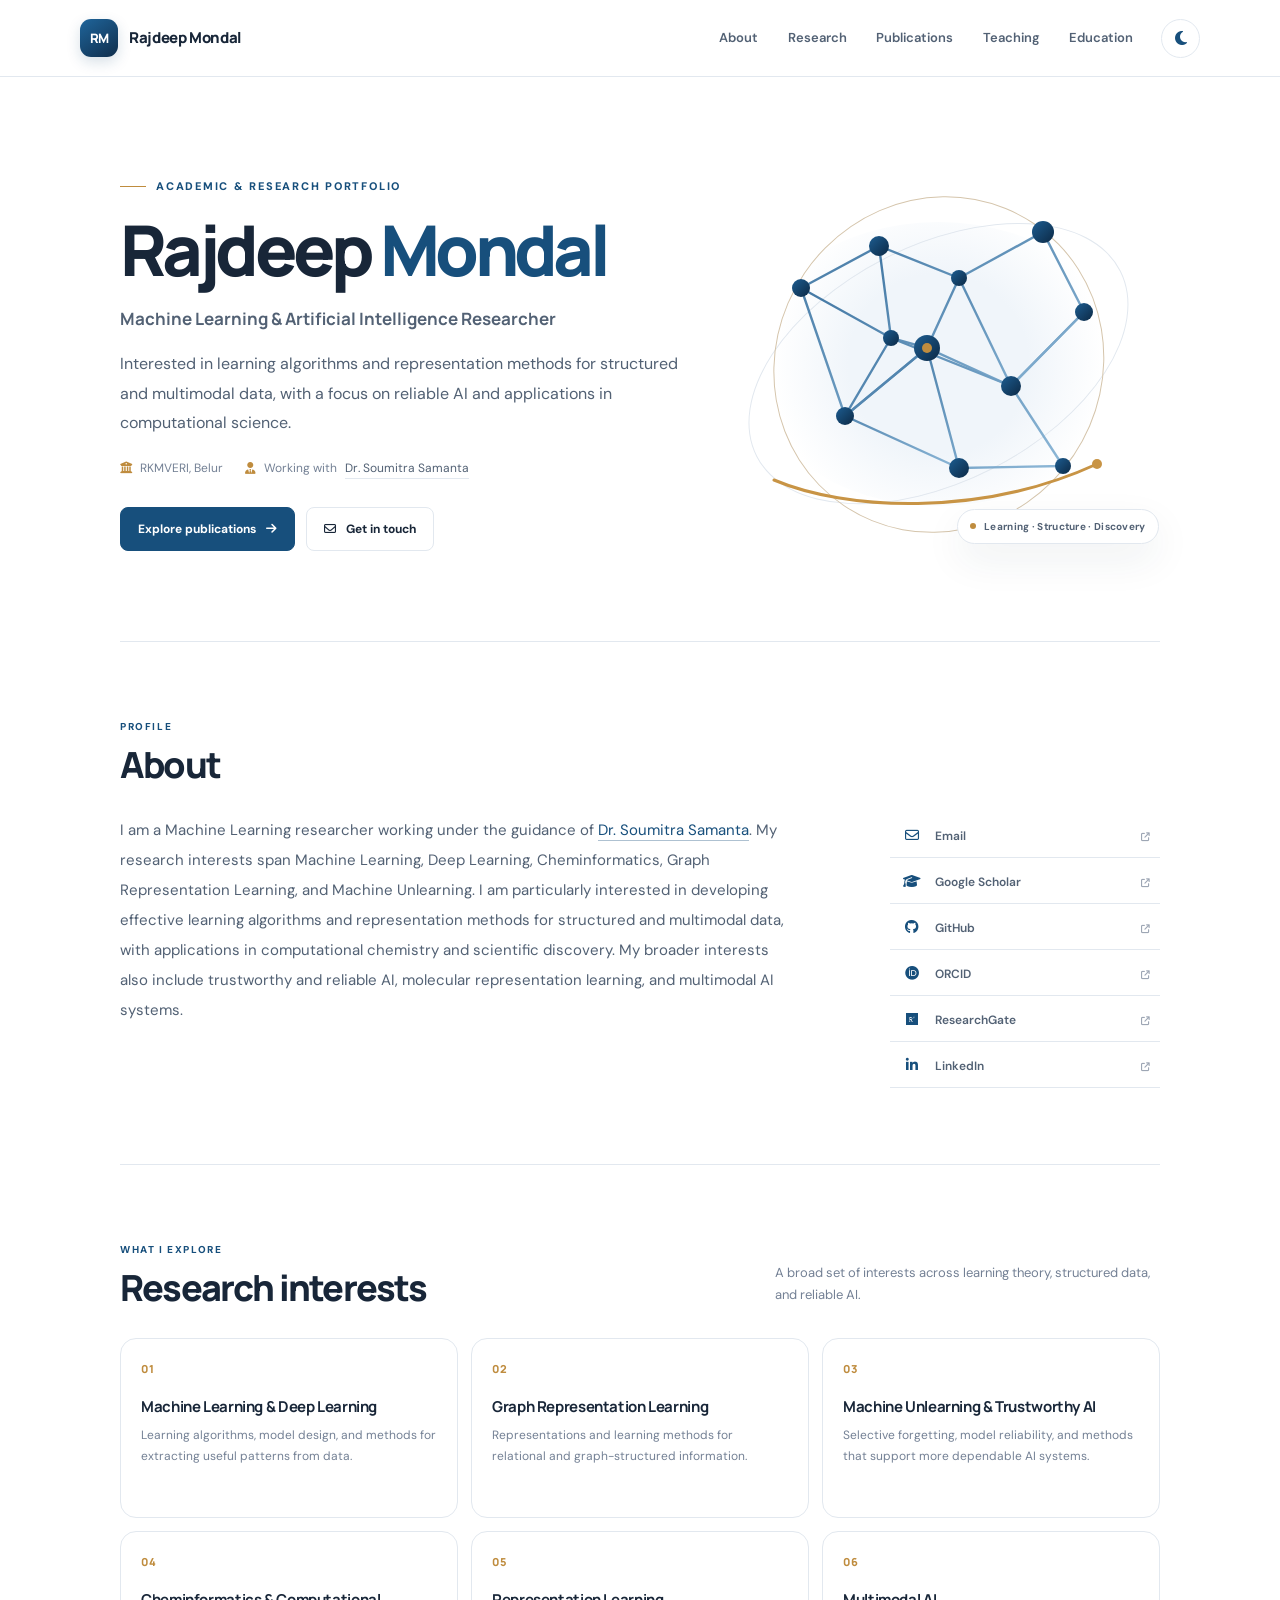
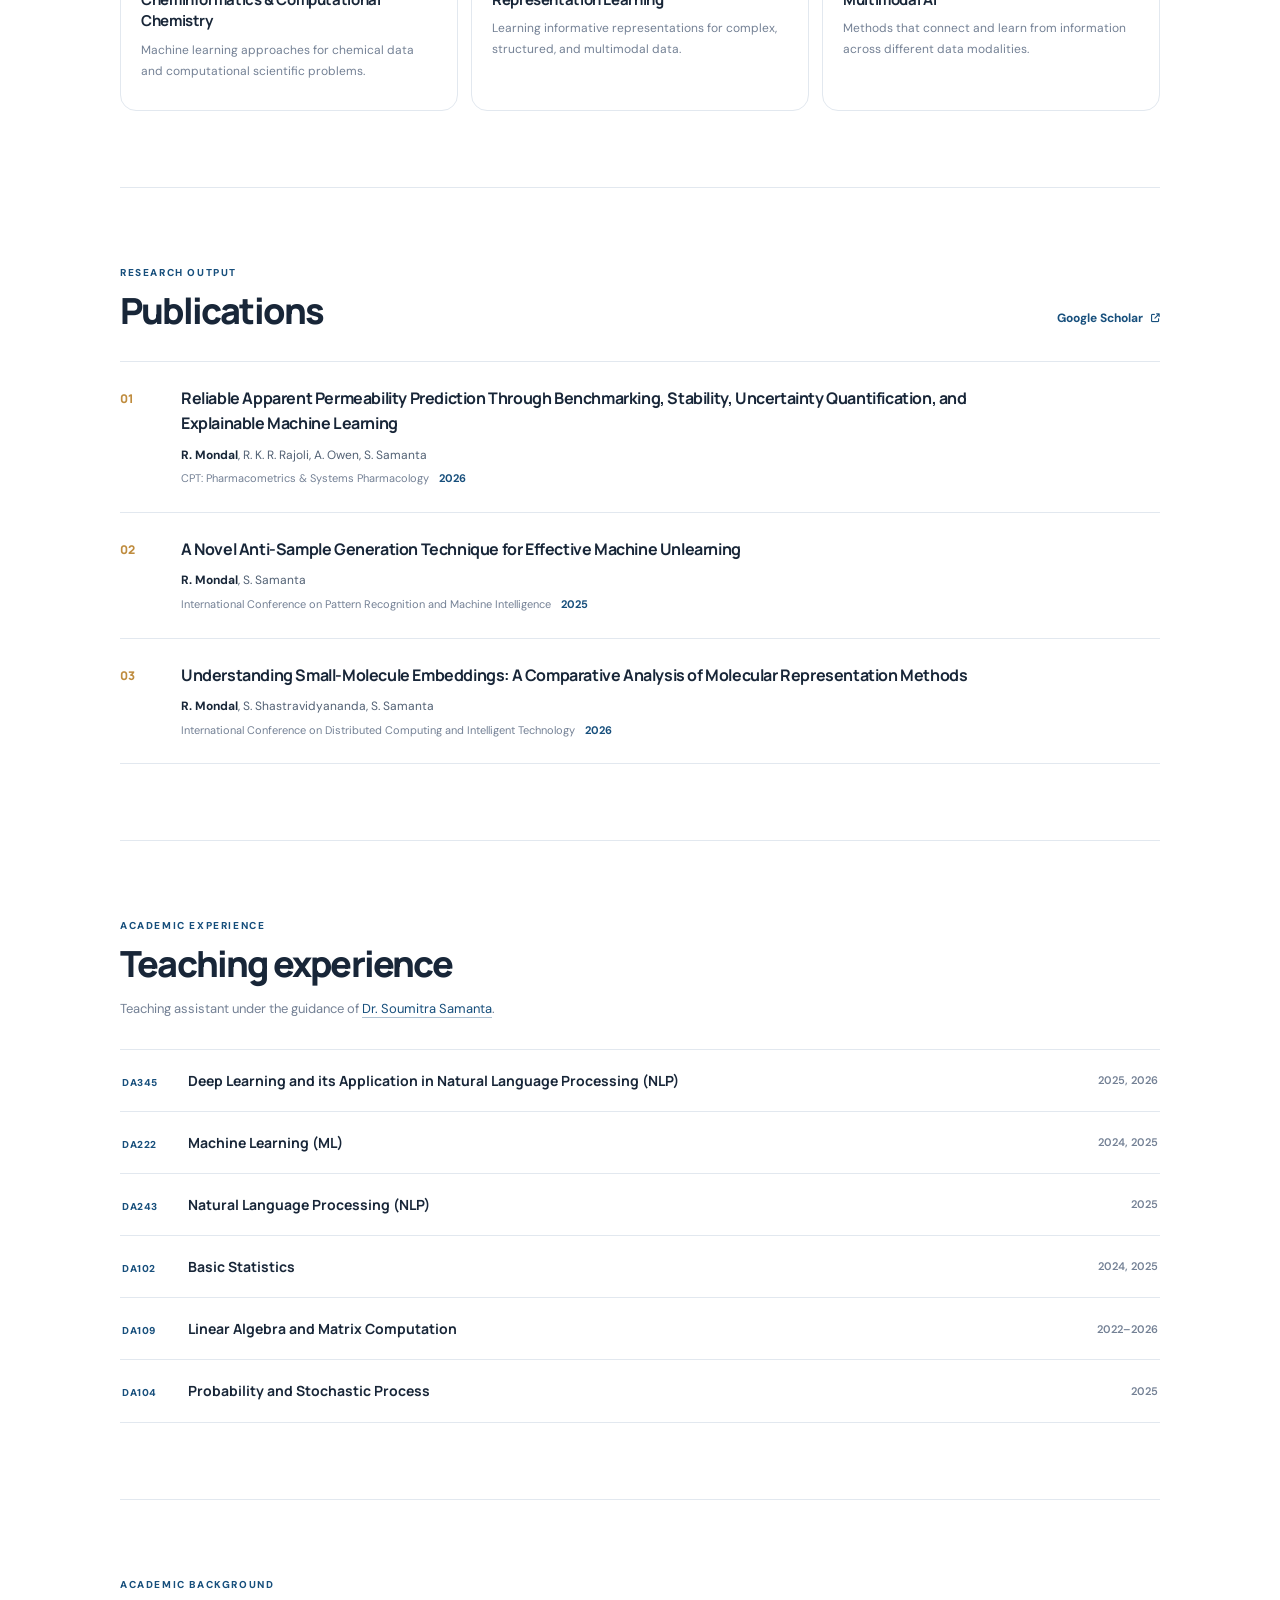
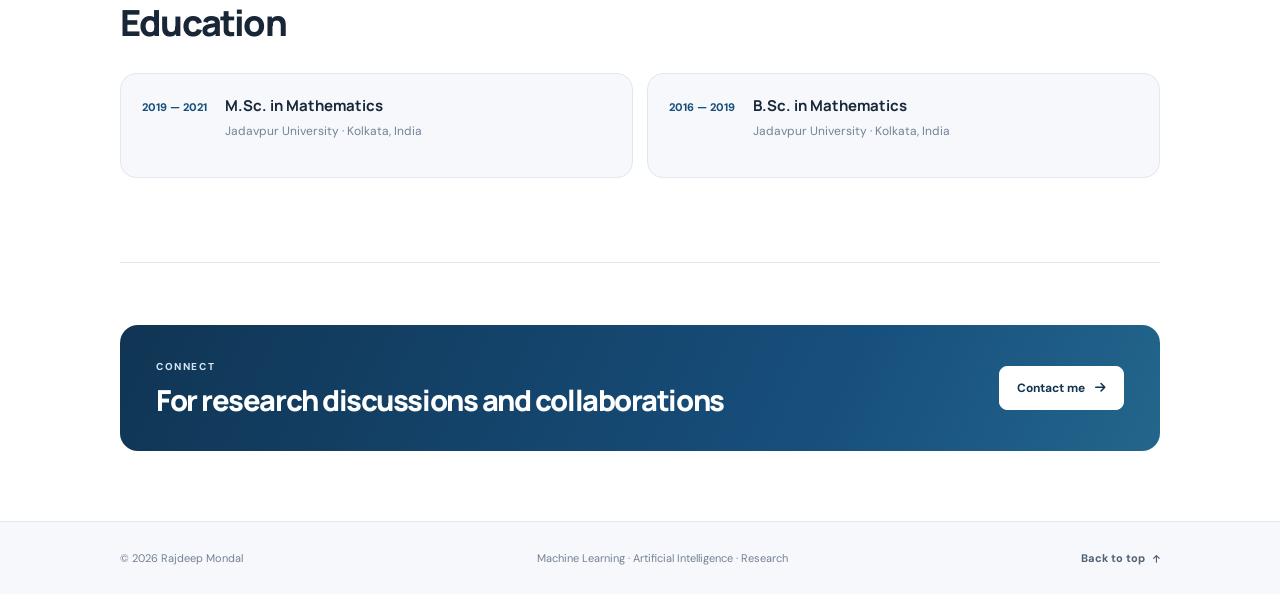
==== index.html @ 10ddb8da "Initial Commit" ====
<!DOCTYPE html>
<html lang="en" data-theme="light">
<head>
  <meta charset="UTF-8">
  <meta name="viewport" content="width=device-width, initial-scale=1.0">
  <meta name="description" content="Rajdeep Mondal is a machine learning and AI researcher interested in representation learning, graph learning, machine unlearning, cheminformatics, and trustworthy AI.">
  <meta name="author" content="Rajdeep Mondal">
  <meta name="theme-color" content="#ffffff">
  <title>Rajdeep Mondal | Machine Learning &amp; AI Researcher</title>
  <link rel="canonical" href="https://rjdpm.github.io/">

  <meta property="og:title" content="Rajdeep Mondal | Machine Learning &amp; AI Researcher">
  <meta property="og:description" content="Research interests in machine learning, representation learning, graph learning, machine unlearning, and trustworthy AI.">
  <meta property="og:type" content="website">
  <meta property="og:url" content="https://rjdpm.github.io/">

  <link rel="icon" href="logo.png" type="image/png">
  <link rel="preconnect" href="https://fonts.googleapis.com">
  <link rel="preconnect" href="https://fonts.gstatic.com" crossorigin>
  <link href="https://fonts.googleapis.com/css2?family=DM+Sans:wght@400;500;600;700&family=Manrope:wght@400;500;600;700;800&display=swap" rel="stylesheet">
  <link rel="stylesheet" href="https://cdnjs.cloudflare.com/ajax/libs/font-awesome/6.5.2/css/all.min.css">
  <link rel="stylesheet" href="styles.css">
</head>
<body>
  <a class="skip-link" href="#main">Skip to content</a>

  <header class="site-header">
    <div class="nav-shell">
      <a class="brand" href="#top" aria-label="Rajdeep Mondal, home">
        <span class="brand-mark" aria-hidden="true">RM</span>
        <span class="brand-name">Rajdeep Mondal</span>
      </a>

      <nav class="main-nav" id="mainNav" aria-label="Main navigation">
        <a href="#about">About</a>
        <a href="#research">Research</a>
        <a href="#publications">Publications</a>
        <a href="#teaching">Teaching</a>
        <a href="#education">Education</a>
      </nav>

      <div class="nav-actions">
        <button class="icon-button theme-toggle" id="themeToggle" type="button"
                aria-label="Switch to dark mode" aria-pressed="false" title="Switch to dark mode">
          <i class="fa-solid fa-moon" aria-hidden="true"></i>
        </button>
        <button class="icon-button menu-toggle" id="menuToggle" type="button"
                aria-label="Open navigation menu" aria-expanded="false" aria-controls="mainNav">
          <i class="fa-solid fa-bars" aria-hidden="true"></i>
        </button>
      </div>
    </div>
  </header>

  <main id="main" class="page-shell">
    <section class="hero" id="top" aria-labelledby="hero-title">
      <div class="hero-copy">
        <p class="eyebrow"><span class="eyebrow-line"></span> Academic &amp; Research Portfolio</p>
        <h1 id="hero-title">Rajdeep <span>Mondal</span></h1>
        <p class="hero-role">Machine Learning &amp; Artificial Intelligence Researcher</p>
        <p class="hero-summary">
          Interested in learning algorithms and representation methods for structured and multimodal data,
          with a focus on reliable AI and applications in computational science.
        </p>
        <div class="hero-meta">
          <span><i class="fa-solid fa-building-columns" aria-hidden="true"></i> RKMVERI, Belur</span>
          <span><i class="fa-solid fa-user-tie" aria-hidden="true"></i> Working with <a href="https://cs.rkmvu.ac.in/~soumitra" target="_blank" rel="noopener noreferrer">Dr. Soumitra Samanta</a></span>
        </div>
        <div class="hero-actions">
          <a class="button button-primary" href="#publications">Explore publications <i class="fa-solid fa-arrow-right" aria-hidden="true"></i></a>
          <a class="button button-secondary" href="mailto:rajdeep.mondal@tcgcrest.org"><i class="fa-regular fa-envelope" aria-hidden="true"></i> Get in touch</a>
        </div>
      </div>

      <div class="hero-visual" aria-hidden="true">
        <div class="visual-orbit orbit-one"></div>
        <div class="visual-orbit orbit-two"></div>
        <svg class="network-art" viewBox="0 0 440 360" role="img" focusable="false">
          <defs>
            <linearGradient id="networkStroke" x1="0" y1="0" x2="1" y2="1">
              <stop offset="0" stop-color="#1c5c91" />
              <stop offset="1" stop-color="#76a9cf" />
            </linearGradient>
            <linearGradient id="nodeFill" x1="0" y1="0" x2="1" y2="1">
              <stop offset="0" stop-color="#1d5d91" />
              <stop offset="1" stop-color="#0c2945" />
            </linearGradient>
          </defs>
          <g class="network-lines" fill="none" stroke="url(#networkStroke)" stroke-width="2.4">
            <path d="M82 104 160 62 240 94 324 48 365 128 292 202 208 164 126 232 82 104Z" />
            <path d="M160 62 172 154 208 164 240 94 292 202 365 128" />
            <path d="M82 104 172 154 292 202 344 282" />
            <path d="M126 232 208 164 240 284 344 282" />
            <path d="M172 154 126 232 240 284" />
          </g>
          <g fill="url(#nodeFill)">
            <circle cx="82" cy="104" r="9"/><circle cx="160" cy="62" r="10"/>
            <circle cx="240" cy="94" r="8"/><circle cx="324" cy="48" r="11"/>
            <circle cx="365" cy="128" r="9"/><circle cx="292" cy="202" r="10"/>
            <circle cx="208" cy="164" r="13"/><circle cx="126" cy="232" r="9"/>
            <circle cx="172" cy="154" r="8"/><circle cx="240" cy="284" r="10"/>
            <circle cx="344" cy="282" r="8"/>
          </g>
          <circle class="highlight-node" cx="208" cy="164" r="5" />
          <path d="M55 296 C126 326 260 334 378 280" fill="none" stroke="#c89445" stroke-width="3" stroke-linecap="round" />
          <circle cx="378" cy="280" r="5" fill="#c89445" />
        </svg>
        <div class="visual-caption"><span class="caption-dot"></span> Learning · Structure · Discovery</div>
      </div>
    </section>

    <section class="section about-section" id="about" aria-labelledby="about-title">
      <div class="section-heading">
        <p class="section-kicker">Profile</p>
        <h2 id="about-title">About</h2>
      </div>
      <div class="about-layout">
        <div class="about-text">
          <p>
            I am a Machine Learning researcher working under the guidance of
            <a href="https://cs.rkmvu.ac.in/~soumitra" target="_blank" rel="noopener noreferrer">Dr. Soumitra Samanta</a>.
            My research interests span Machine Learning, Deep Learning, Cheminformatics, Graph Representation Learning,
            and Machine Unlearning. I am particularly interested in developing effective learning algorithms and
            representation methods for structured and multimodal data, with applications in computational chemistry
            and scientific discovery. My broader interests also include trustworthy and reliable AI, molecular
            representation learning, and multimodal AI systems.
          </p>
        </div>
        <aside class="profile-links" aria-label="Professional profiles">
          <a href="mailto:rajdeep.mondal@tcgcrest.org"><span class="profile-link-icon"><i class="fa-regular fa-envelope" aria-hidden="true"></i></span><span>Email</span><i class="fa-solid fa-arrow-up-right-from-square link-arrow" aria-hidden="true"></i></a>
          <a href="https://scholar.google.com/citations?user=WmkWOQYAAAAJ&amp;hl=en" target="_blank" rel="noopener noreferrer"><span class="profile-link-icon"><i class="fa-solid fa-graduation-cap" aria-hidden="true"></i></span><span>Google Scholar</span><i class="fa-solid fa-arrow-up-right-from-square link-arrow" aria-hidden="true"></i></a>
          <a href="https://github.com/rjdpm" target="_blank" rel="noopener noreferrer"><span class="profile-link-icon"><i class="fa-brands fa-github" aria-hidden="true"></i></span><span>GitHub</span><i class="fa-solid fa-arrow-up-right-from-square link-arrow" aria-hidden="true"></i></a>
          <a href="https://orcid.org/0009-0004-0854-5045" target="_blank" rel="noopener noreferrer"><span class="profile-link-icon"><i class="fa-brands fa-orcid" aria-hidden="true"></i></span><span>ORCID</span><i class="fa-solid fa-arrow-up-right-from-square link-arrow" aria-hidden="true"></i></a>
          <a href="https://www.researchgate.net/profile/Rajdeep-Mondal-8" target="_blank" rel="noopener noreferrer"><span class="profile-link-icon"><i class="fa-brands fa-researchgate" aria-hidden="true"></i></span><span>ResearchGate</span><i class="fa-solid fa-arrow-up-right-from-square link-arrow" aria-hidden="true"></i></a>
          <a href="https://www.linkedin.com/in/rajdeep--mondal/" target="_blank" rel="noopener noreferrer"><span class="profile-link-icon"><i class="fa-brands fa-linkedin-in" aria-hidden="true"></i></span><span>LinkedIn</span><i class="fa-solid fa-arrow-up-right-from-square link-arrow" aria-hidden="true"></i></a>
        </aside>
      </div>
    </section>

    <section class="section" id="research" aria-labelledby="research-title">
      <div class="section-heading section-heading-row">
        <div>
          <p class="section-kicker">What I explore</p>
          <h2 id="research-title">Research interests</h2>
        </div>
        <p class="section-intro">A broad set of interests across learning theory, structured data, and reliable AI.</p>
      </div>
      <div class="research-grid">
        <article class="research-card">
          <span class="research-index">01</span>
          <h3>Machine Learning &amp; Deep Learning</h3>
          <p>Learning algorithms, model design, and methods for extracting useful patterns from data.</p>
        </article>
        <article class="research-card">
          <span class="research-index">02</span>
          <h3>Graph Representation Learning</h3>
          <p>Representations and learning methods for relational and graph-structured information.</p>
        </article>
        <article class="research-card">
          <span class="research-index">03</span>
          <h3>Machine Unlearning &amp; Trustworthy AI</h3>
          <p>Selective forgetting, model reliability, and methods that support more dependable AI systems.</p>
        </article>
        <article class="research-card">
          <span class="research-index">04</span>
          <h3>Cheminformatics &amp; Computational Chemistry</h3>
          <p>Machine learning approaches for chemical data and computational scientific problems.</p>
        </article>
        <article class="research-card">
          <span class="research-index">05</span>
          <h3>Representation Learning</h3>
          <p>Learning informative representations for complex, structured, and multimodal data.</p>
        </article>
        <article class="research-card">
          <span class="research-index">06</span>
          <h3>Multimodal AI</h3>
          <p>Methods that connect and learn from information across different data modalities.</p>
        </article>
      </div>
    </section>

    <section class="section" id="publications" aria-labelledby="publications-title">
      <div class="section-heading section-heading-row">
        <div>
          <p class="section-kicker">Research output</p>
          <h2 id="publications-title">Publications</h2>
        </div>
        <a class="text-link" href="https://scholar.google.com/citations?user=WmkWOQYAAAAJ&amp;hl=en" target="_blank" rel="noopener noreferrer">Google Scholar <i class="fa-solid fa-arrow-up-right-from-square" aria-hidden="true"></i></a>
      </div>
      <div class="publication-list">
        <article class="publication-card">
          <div class="publication-number">01</div>
          <div class="publication-content">
            <h3>Reliable Apparent Permeability Prediction Through Benchmarking, Stability, Uncertainty Quantification, and Explainable Machine Learning</h3>
            <p class="authors"><strong>R. Mondal</strong>, R. K. R. Rajoli, A. Owen, S. Samanta</p>
            <p class="venue">CPT: Pharmacometrics &amp; Systems Pharmacology <span>2026</span></p>
          </div>
        </article>
        <article class="publication-card">
          <div class="publication-number">02</div>
          <div class="publication-content">
            <h3>A Novel Anti-Sample Generation Technique for Effective Machine Unlearning</h3>
            <p class="authors"><strong>R. Mondal</strong>, S. Samanta</p>
            <p class="venue">International Conference on Pattern Recognition and Machine Intelligence <span>2025</span></p>
          </div>
        </article>
        <article class="publication-card">
          <div class="publication-number">03</div>
          <div class="publication-content">
            <h3>Understanding Small-Molecule Embeddings: A Comparative Analysis of Molecular Representation Methods</h3>
            <p class="authors"><strong>R. Mondal</strong>, S. Shastravidyananda, S. Samanta</p>
            <p class="venue">International Conference on Distributed Computing and Intelligent Technology <span>2026</span></p>
          </div>
        </article>
      </div>
    </section>

    <section class="section" id="teaching" aria-labelledby="teaching-title">
      <div class="section-heading">
        <p class="section-kicker">Academic experience</p>
        <h2 id="teaching-title">Teaching experience</h2>
        <p class="section-intro wide-intro">Teaching assistant under the guidance of <a href="https://cs.rkmvu.ac.in/~soumitra" target="_blank" rel="noopener noreferrer">Dr. Soumitra Samanta</a>.</p>
      </div>
      <div class="teaching-list">
        <article class="teaching-row"><div><span class="course-code">DA345</span><h3>Deep Learning and its Application in Natural Language Processing (NLP)</h3></div><span class="course-years">2025, 2026</span></article>
        <article class="teaching-row"><div><span class="course-code">DA222</span><h3>Machine Learning (ML)</h3></div><span class="course-years">2024, 2025</span></article>
        <article class="teaching-row"><div><span class="course-code">DA243</span><h3>Natural Language Processing (NLP)</h3></div><span class="course-years">2025</span></article>
        <article class="teaching-row"><div><span class="course-code">DA102</span><h3>Basic Statistics</h3></div><span class="course-years">2024, 2025</span></article>
        <article class="teaching-row"><div><span class="course-code">DA109</span><h3>Linear Algebra and Matrix Computation</h3></div><span class="course-years">2022–2026</span></article>
        <article class="teaching-row"><div><span class="course-code">DA104</span><h3>Probability and Stochastic Process</h3></div><span class="course-years">2025</span></article>
      </div>
    </section>

    <section class="section education-section" id="education" aria-labelledby="education-title">
      <div class="section-heading">
        <p class="section-kicker">Academic background</p>
        <h2 id="education-title">Education</h2>
      </div>
      <div class="education-list">
        <article class="education-item">
          <span class="education-period">2019 — 2021</span>
          <div><h3>M.Sc. in Mathematics</h3><p>Jadavpur University · Kolkata, India</p></div>
        </article>
        <article class="education-item">
          <span class="education-period">2016 — 2019</span>
          <div><h3>B.Sc. in Mathematics</h3><p>Jadavpur University · Kolkata, India</p></div>
        </article>
      </div>
    </section>

    <section class="contact-band" aria-labelledby="contact-title">
      <div>
        <p class="section-kicker">Connect</p>
        <h2 id="contact-title">For research discussions and collaborations</h2>
      </div>
      <a class="button button-light" href="mailto:rajdeep.mondal@tcgcrest.org">Contact me <i class="fa-solid fa-arrow-right" aria-hidden="true"></i></a>
    </section>
  </main>

  <footer class="site-footer">
    <div class="footer-inner">
      <span>© <span id="currentYear">2026</span> Rajdeep Mondal</span>
      <span class="footer-note">Machine Learning · Artificial Intelligence · Research</span>
      <a href="#top">Back to top <i class="fa-solid fa-arrow-up" aria-hidden="true"></i></a>
    </div>
  </footer>

  <script src="script.js"></script>
  <script type="application/ld+json">
  {
    "@context": "https://schema.org",
    "@type": "Person",
    "name": "Rajdeep Mondal",
    "jobTitle": "Machine Learning and AI Researcher",
    "affiliation": {
      "@type": "CollegeOrUniversity",
      "name": "RKMVERI"
    },
    "url": "https://rjdpm.github.io/",
    "sameAs": [
      "https://scholar.google.com/citations?user=WmkWOQYAAAAJ&hl=en",
      "https://github.com/rjdpm",
      "https://orcid.org/0009-0004-0854-5045",
      "https://www.researchgate.net/profile/Rajdeep-Mondal-8",
      "https://www.linkedin.com/in/rajdeep--mondal/"
    ]
  }
  </script>
</body>
</html>
---- styles.css ----
:root {
  color-scheme: light;
  --page: #ffffff;
  --surface: #ffffff;
  --surface-soft: #f6f8fb;
  --surface-blue: #f0f5fa;
  --text: #182638;
  --text-soft: #526174;
  --muted: #748195;
  --line: #e2e8ef;
  --accent: #174f7c;
  --accent-strong: #103c62;
  --accent-soft: #dceaf5;
  --gold: #bf8c3e;
  --header: rgba(255, 255, 255, 0.91);
  --shadow: 0 16px 40px rgba(25, 50, 75, 0.07);
  --radius: 16px;
}

html[data-theme="dark"] {
  color-scheme: dark;
  --page: #0c1420;
  --surface: #111d2b;
  --surface-soft: #142234;
  --surface-blue: #172b40;
  --text: #e8eef5;
  --text-soft: #b0becd;
  --muted: #8fa0b2;
  --line: #26384b;
  --accent: #8bbce3;
  --accent-strong: #b4d7f2;
  --accent-soft: #1b3853;
  --gold: #e0b36b;
  --header: rgba(12, 20, 32, 0.91);
  --shadow: 0 16px 40px rgba(0, 0, 0, 0.2);
}

* { box-sizing: border-box; }
html { scroll-behavior: smooth; scroll-padding-top: 92px; }
body {
  margin: 0;
  background: var(--page);
  color: var(--text);
  font-family: "DM Sans", sans-serif;
  font-size: 16px;
  line-height: 1.7;
  transition: background-color .25s ease, color .25s ease;
}
a { color: var(--accent); text-decoration: none; }
a:hover { color: var(--accent-strong); }
button { font: inherit; }
::selection { background: var(--accent-soft); color: var(--text); }

.skip-link {
  position: absolute; left: 16px; top: -60px; z-index: 1000;
  padding: 10px 14px; border-radius: 8px; background: var(--accent-strong); color: #fff;
}
.skip-link:focus { top: 12px; }

.site-header {
  position: sticky; top: 0; z-index: 100;
  background: var(--header); border-bottom: 1px solid var(--line);
  backdrop-filter: blur(16px); -webkit-backdrop-filter: blur(16px);
}
.nav-shell {
  width: min(1120px, calc(100% - 48px)); min-height: 76px; margin: 0 auto;
  display: flex; align-items: center; justify-content: space-between; gap: 28px;
}
.brand { display: inline-flex; align-items: center; gap: 11px; color: var(--text); flex-shrink: 0; }
.brand:hover { color: var(--text); }
.brand-mark {
  width: 38px; height: 38px; display: grid; place-items: center; border-radius: 11px;
  color: #fff; background: linear-gradient(145deg, #1f659b, #102e4c);
  font-family: "Manrope", sans-serif; font-size: 13px; font-weight: 800; letter-spacing: -.08em;
  box-shadow: 0 5px 14px rgba(20, 73, 115, .17);
}
.brand-name { font-family: "Manrope", sans-serif; font-size: 15px; font-weight: 800; letter-spacing: -.025em; }
.main-nav { display: flex; align-items: center; gap: clamp(17px, 2.3vw, 30px); margin-left: auto; }
.main-nav a { color: var(--text-soft); font-size: 13px; font-weight: 600; transition: color .2s ease; }
.main-nav a:hover, .main-nav a:focus-visible { color: var(--accent); }
.nav-actions { display: flex; align-items: center; gap: 9px; }
.icon-button {
  width: 39px; height: 39px; display: grid; place-items: center; cursor: pointer;
  border: 1px solid var(--line); border-radius: 50%; background: var(--surface); color: var(--text);
  transition: background .2s ease, border-color .2s ease, transform .2s ease;
}
.icon-button:hover { background: var(--surface-blue); border-color: var(--accent); transform: translateY(-1px); }
.theme-toggle { color: var(--accent); }
.menu-toggle { display: none; }

.page-shell { width: min(1040px, calc(100% - 48px)); margin: 0 auto; }
.hero {
  min-height: 565px; padding: 92px 0 82px; display: grid; grid-template-columns: 1.12fr .88fr;
  align-items: center; gap: 34px; border-bottom: 1px solid var(--line);
}
.hero-copy { position: relative; z-index: 1; }
.eyebrow, .section-kicker {
  display: flex; align-items: center; gap: 10px; margin: 0 0 16px;
  color: var(--accent); font-size: 11px; font-weight: 800; letter-spacing: .16em; text-transform: uppercase;
}
.eyebrow-line { width: 26px; height: 1px; background: var(--gold); }
h1, h2, h3, p { margin-top: 0; }
.hero h1 {
  margin: 0; font-family: "Manrope", sans-serif; font-size: clamp(44px, 6.2vw, 70px);
  line-height: 1.08; font-weight: 800; letter-spacing: -.065em;
}
.hero h1 span { color: var(--accent); }
.hero-role { margin: 18px 0 15px; color: var(--text-soft); font-family: "Manrope", sans-serif; font-size: 17px; font-weight: 700; }
.hero-summary { max-width: 590px; margin-bottom: 20px; color: var(--text-soft); font-size: 16px; line-height: 1.85; }
.hero-meta { display: flex; flex-wrap: wrap; gap: 10px 22px; margin: 0 0 28px; color: var(--muted); font-size: 12px; }
.hero-meta span { display: inline-flex; align-items: center; gap: 8px; }
.hero-meta i { color: var(--gold); }
.hero-meta a { color: var(--text-soft); border-bottom: 1px solid var(--line); }
.hero-actions { display: flex; flex-wrap: wrap; gap: 11px; }
.button {
  min-height: 44px; display: inline-flex; align-items: center; justify-content: center; gap: 10px;
  padding: 0 17px; border-radius: 8px; font-size: 12px; font-weight: 700;
  transition: transform .2s ease, background .2s ease, border-color .2s ease;
}
.button:hover { transform: translateY(-2px); }
.button-primary { color: #fff; background: #174f7c; border: 1px solid #174f7c; }
.button-primary:hover { color: #fff; background: #103c62; }
.button-secondary { color: var(--text); background: var(--surface); border: 1px solid var(--line); }
.button-secondary:hover { border-color: var(--accent); color: var(--accent); }

.hero-visual {
  position: relative; width: 100%; max-width: 440px; aspect-ratio: 1.15 / 1; margin: 0 auto;
  display: grid; place-items: center; isolation: isolate;
}
.hero-visual::before {
  content: ""; position: absolute; inset: 13% 7%; z-index: -2; border-radius: 50%;
  background: radial-gradient(circle, var(--surface-blue) 0, var(--surface-blue) 38%, transparent 70%);
}
.visual-orbit { position: absolute; border: 1px solid var(--line); border-radius: 50%; transform: rotate(-27deg); }
.orbit-one { width: 93%; height: 62%; }
.orbit-two { width: 74%; height: 89%; transform: rotate(34deg); border-color: color-mix(in srgb, var(--gold) 38%, var(--line)); }
.network-art { width: 100%; max-width: 440px; position: relative; z-index: 1; overflow: visible; }
.network-lines { opacity: .82; }
.highlight-node { fill: var(--gold); }
.visual-caption {
  position: absolute; bottom: 3%; right: 0; display: inline-flex; align-items: center; gap: 8px;
  padding: 8px 12px; border: 1px solid var(--line); border-radius: 999px; color: var(--text-soft);
  background: var(--surface); font-size: 10px; font-weight: 700; letter-spacing: .03em; box-shadow: var(--shadow);
}
.caption-dot { width: 6px; height: 6px; border-radius: 50%; background: var(--gold); }

.section { padding: 76px 0; border-bottom: 1px solid var(--line); }
.section-heading { margin-bottom: 28px; }
.section-kicker { margin-bottom: 7px; font-size: 10px; }
.section-heading h2, .contact-band h2 {
  margin: 0; font-family: "Manrope", sans-serif; font-size: clamp(27px, 3.4vw, 36px);
  font-weight: 800; letter-spacing: -.05em; line-height: 1.25;
}
.section-heading-row { display: flex; align-items: end; justify-content: space-between; gap: 25px; }
.section-intro { max-width: 385px; margin: 0 0 4px; color: var(--muted); font-size: 13px; line-height: 1.7; }
.wide-intro { max-width: 650px; margin: 12px 0 0; }
.about-layout { display: grid; grid-template-columns: minmax(0, 1fr) 270px; gap: 58px; align-items: start; }
.about-text p { max-width: 680px; margin: 0; color: var(--text-soft); font-size: 15px; line-height: 2; }
.about-text a, .wide-intro a { color: var(--accent); border-bottom: 1px solid color-mix(in srgb, var(--accent) 35%, transparent); }
.profile-links { display: grid; grid-template-columns: 1fr; gap: 3px; }
.profile-links a {
  min-height: 43px; display: flex; align-items: center; gap: 11px; padding: 7px 10px;
  color: var(--text-soft); border-bottom: 1px solid var(--line); font-size: 12px; font-weight: 600;
}
.profile-links a:hover { color: var(--accent); background: var(--surface-soft); }
.profile-link-icon { width: 24px; color: var(--accent); text-align: center; font-size: 14px; }
.link-arrow { margin-left: auto; color: var(--muted); font-size: 9px; opacity: .7; }

.research-grid { display: grid; grid-template-columns: repeat(3, 1fr); gap: 13px; }
.research-card {
  min-height: 180px; padding: 21px 20px 19px; border: 1px solid var(--line); border-radius: var(--radius);
  background: var(--surface); transition: transform .2s ease, border-color .2s ease, box-shadow .2s ease;
}
.research-card:hover { transform: translateY(-3px); border-color: color-mix(in srgb, var(--accent) 55%, var(--line)); box-shadow: var(--shadow); }
.research-index { display: block; margin-bottom: 17px; color: var(--gold); font-family: "Manrope", sans-serif; font-size: 11px; font-weight: 800; letter-spacing: .08em; }
.research-card h3 { margin: 0 0 8px; font-family: "Manrope", sans-serif; font-size: 15px; line-height: 1.45; letter-spacing: -.025em; }
.research-card p { margin: 0; color: var(--muted); font-size: 12px; line-height: 1.75; }
.text-link { display: inline-flex; align-items: center; gap: 8px; margin-bottom: 5px; color: var(--accent); font-size: 12px; font-weight: 700; white-space: nowrap; }
.text-link i { font-size: 9px; }
.publication-list { border-top: 1px solid var(--line); }
.publication-card { display: grid; grid-template-columns: 44px 1fr; gap: 17px; padding: 24px 0; border-bottom: 1px solid var(--line); }
.publication-number { padding-top: 3px; color: var(--gold); font-family: "Manrope", sans-serif; font-size: 12px; font-weight: 800; }
.publication-content h3 { max-width: 850px; margin: 0 0 9px; font-family: "Manrope", sans-serif; font-size: 16px; line-height: 1.55; letter-spacing: -.025em; }
.authors { margin: 0 0 4px; color: var(--text-soft); font-size: 12px; }
.authors strong { color: var(--text); font-weight: 700; }
.venue { margin: 0; color: var(--muted); font-size: 11px; }
.venue span { display: inline-block; margin-left: 7px; color: var(--accent); font-weight: 700; }

.teaching-list { border-top: 1px solid var(--line); }
.teaching-row { display: flex; align-items: center; justify-content: space-between; gap: 25px; padding: 17px 2px; border-bottom: 1px solid var(--line); }
.teaching-row h3 { display: inline; margin: 0; font-family: "Manrope", sans-serif; font-size: 14px; font-weight: 700; line-height: 1.5; }
.course-code { display: inline-block; min-width: 54px; margin-right: 12px; color: var(--accent); font-size: 10px; font-weight: 800; letter-spacing: .05em; }
.course-years { flex-shrink: 0; color: var(--muted); font-size: 11px; font-weight: 600; }
.education-section { padding-bottom: 84px; }
.education-list { display: grid; grid-template-columns: 1fr 1fr; gap: 14px; }
.education-item { display: flex; gap: 18px; min-height: 105px; padding: 21px; background: var(--surface-soft); border: 1px solid var(--line); border-radius: var(--radius); }
.education-period { flex-shrink: 0; padding-top: 3px; color: var(--accent); font-size: 11px; font-weight: 800; }
.education-item h3 { margin: 0 0 5px; font-family: "Manrope", sans-serif; font-size: 15px; line-height: 1.4; }
.education-item p { margin: 0; color: var(--muted); font-size: 12px; }

.contact-band {
  display: flex; align-items: center; justify-content: space-between; gap: 24px; margin: 62px 0 70px;
  padding: 33px 36px; border-radius: 18px; color: #fff;
  background: linear-gradient(115deg, #103554 0%, #174f7c 68%, #23668c 100%);
}
.contact-band .section-kicker { color: #d4e6f4; }
.contact-band h2 { max-width: 570px; color: #fff; font-size: clamp(22px, 3vw, 29px); }
.button-light { flex-shrink: 0; color: #12334f; background: #fff; border: 1px solid #fff; }
.button-light:hover { color: #12334f; background: #edf4f9; }
.site-footer { border-top: 1px solid var(--line); background: var(--surface-soft); }
.footer-inner {
  width: min(1040px, calc(100% - 48px)); min-height: 72px; margin: 0 auto;
  display: flex; align-items: center; justify-content: space-between; gap: 16px; color: var(--muted); font-size: 11px;
}
.footer-note { text-align: center; }
.footer-inner a { color: var(--text-soft); font-weight: 700; }
.footer-inner a i { margin-left: 5px; font-size: 9px; }

:focus-visible { outline: 3px solid color-mix(in srgb, var(--accent) 55%, transparent); outline-offset: 3px; }

@media (max-width: 850px) {
  .nav-shell { width: min(100% - 36px, 720px); gap: 14px; }
  .menu-toggle { display: grid; }
  .main-nav {
    position: absolute; top: 76px; left: 0; right: 0; display: none; flex-direction: column; align-items: stretch;
    gap: 0; padding: 8px 24px 18px; background: var(--header); border-bottom: 1px solid var(--line);
  }
  .main-nav.open { display: flex; }
  .main-nav a { padding: 12px 4px; border-bottom: 1px solid var(--line); }
  .hero { min-height: 0; padding: 70px 0 64px; grid-template-columns: 1fr .78fr; gap: 12px; }
  .about-layout { grid-template-columns: 1fr 235px; gap: 30px; }
  .research-grid { grid-template-columns: repeat(2, 1fr); }
}
@media (max-width: 620px) {
  body { font-size: 15px; }
  .nav-shell { min-height: 68px; width: calc(100% - 30px); }
  .brand-name { font-size: 13px; }
  .brand-mark { width: 35px; height: 35px; }
  .main-nav { top: 68px; }
  .page-shell { width: calc(100% - 36px); }
  .hero { padding: 56px 0 49px; grid-template-columns: 1fr; }
  .hero h1 { font-size: clamp(43px, 13vw, 62px); }
  .hero-role { font-size: 15px; }
  .hero-summary { font-size: 14px; }
  .hero-visual { width: min(100%, 355px); margin: 28px auto 0; }
  .visual-caption { right: 1%; bottom: 0; }
  .section { padding: 57px 0; }
  .section-heading-row { align-items: start; flex-direction: column; gap: 12px; }
  .section-intro { max-width: 100%; }
  .about-layout { grid-template-columns: 1fr; gap: 25px; }
  .about-text p { font-size: 14px; }
  .profile-links { grid-template-columns: 1fr 1fr; column-gap: 10px; }
  .profile-links a { min-width: 0; font-size: 11px; }
  .research-grid { grid-template-columns: 1fr; gap: 10px; }
  .research-card { min-height: 0; padding: 18px; }
  .research-index { margin-bottom: 9px; }
  .publication-card { grid-template-columns: 28px 1fr; gap: 10px; padding: 20px 0; }
  .publication-content h3 { font-size: 14px; }
  .teaching-row { align-items: flex-start; flex-direction: column; gap: 5px; padding: 15px 0; }
  .teaching-row h3 { font-size: 13px; }
  .course-code { margin-right: 7px; }
  .course-years { margin-left: 61px; }
  .education-list { grid-template-columns: 1fr; }
  .contact-band { align-items: flex-start; flex-direction: column; margin: 46px 0 55px; padding: 26px 23px; }
  .footer-inner { width: calc(100% - 36px); padding: 17px 0; flex-direction: column; align-items: flex-start; gap: 7px; }
  .footer-note { text-align: left; }
}

@media (prefers-reduced-motion: reduce) {
  *, *::before, *::after { scroll-behavior: auto !important; transition-duration: .01ms !important; animation-duration: .01ms !important; animation-iteration-count: 1 !important; }
}
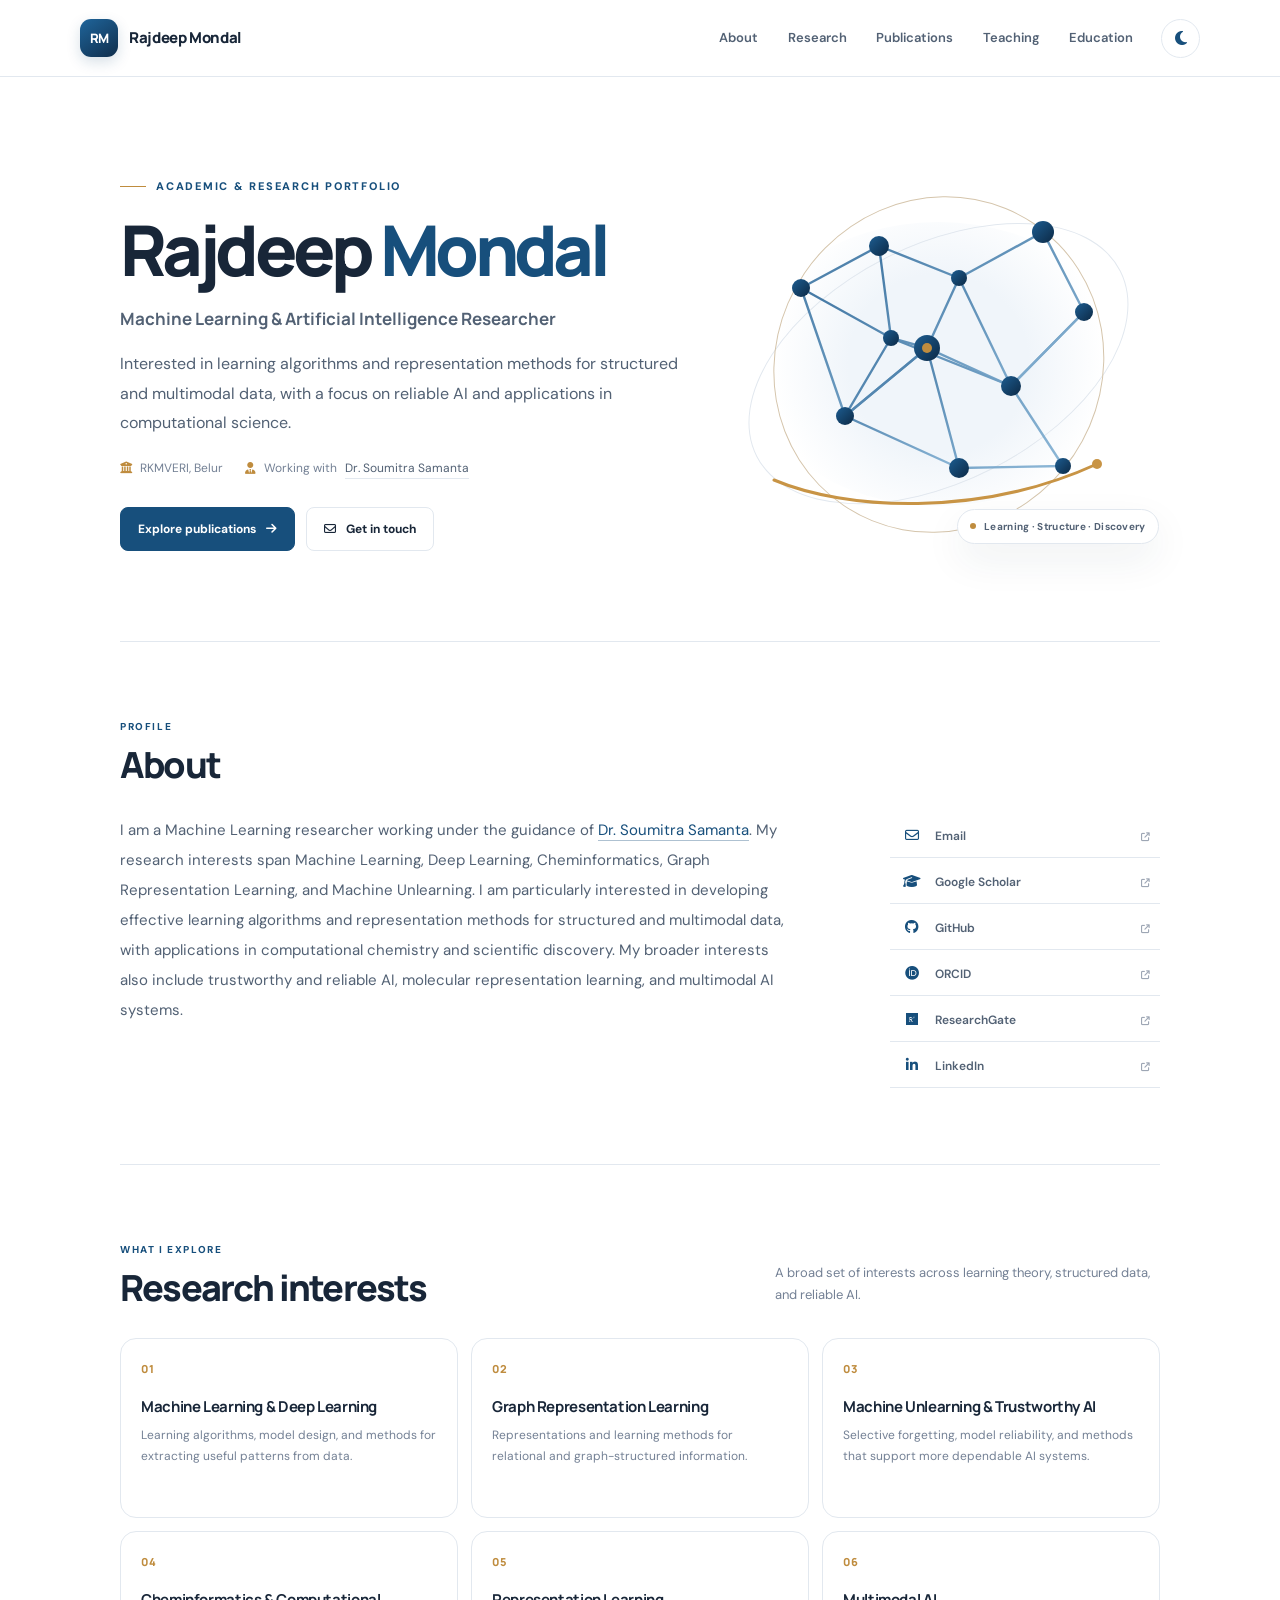
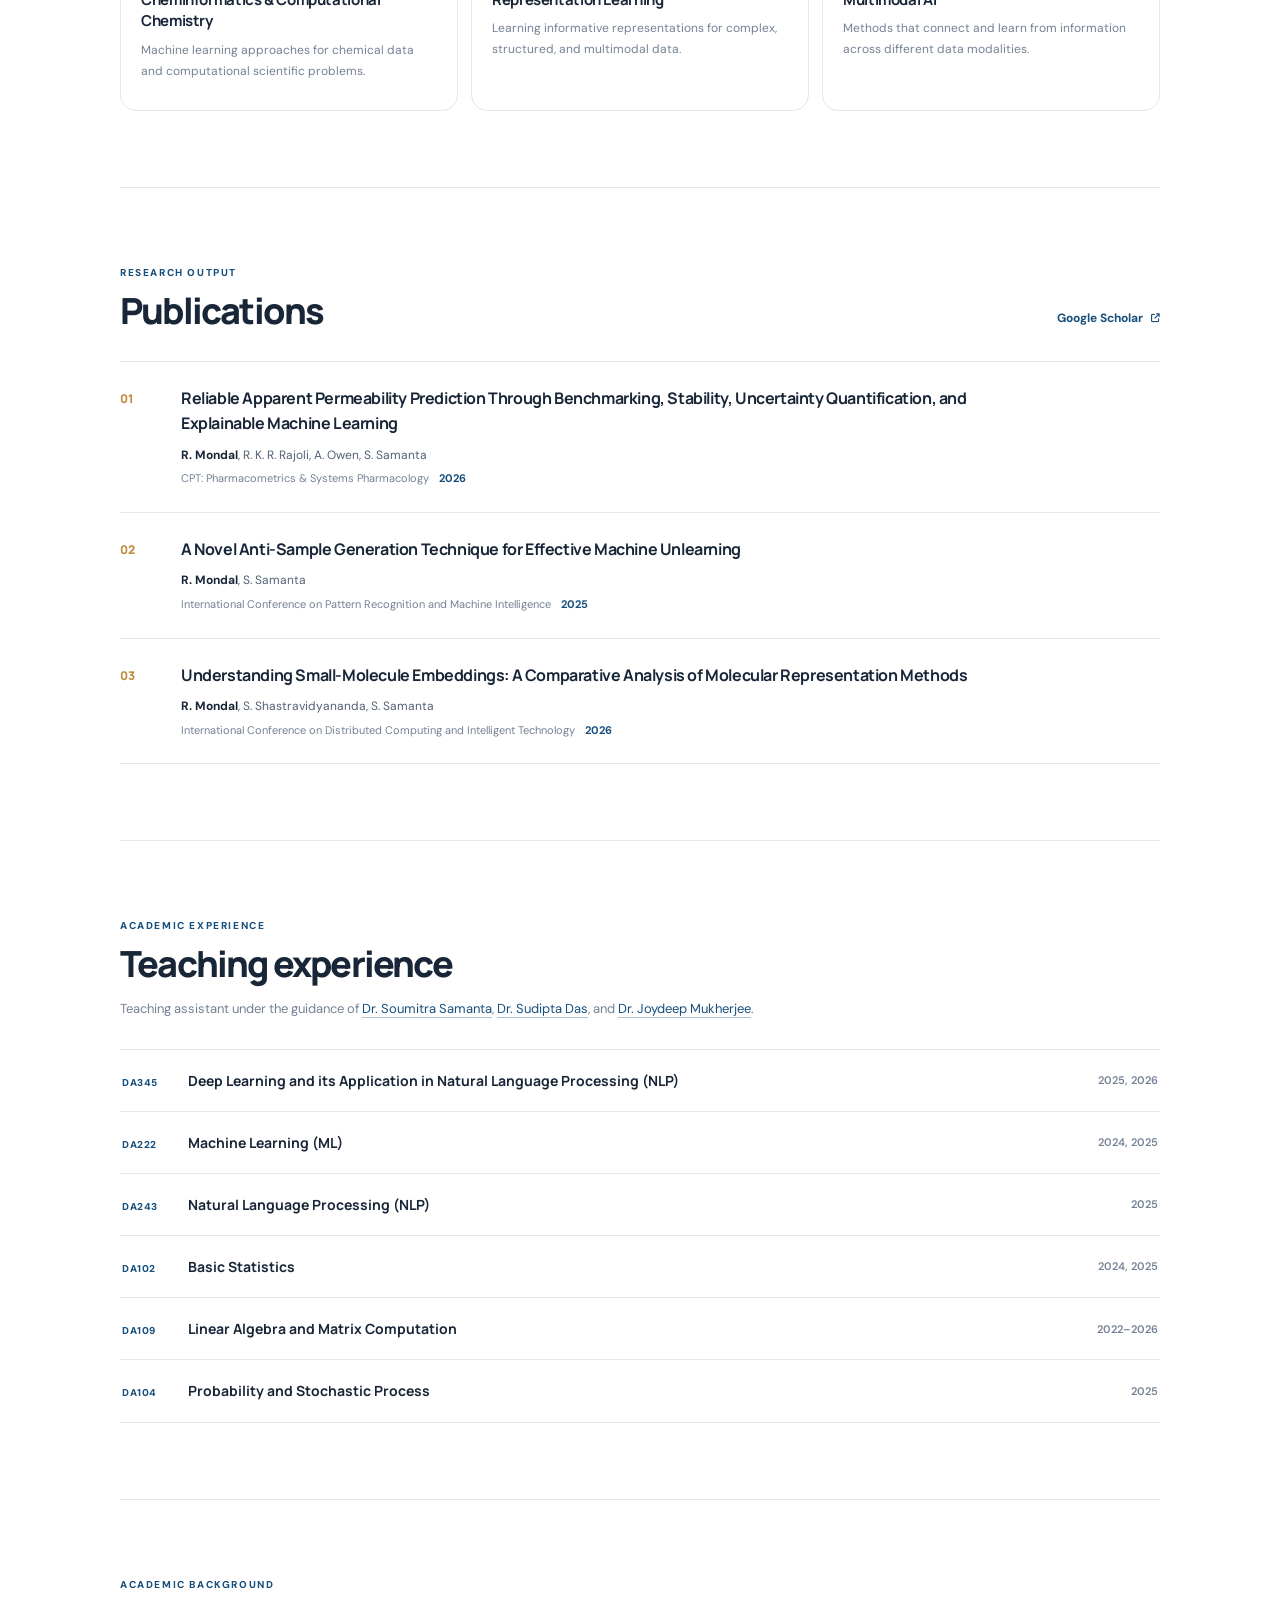
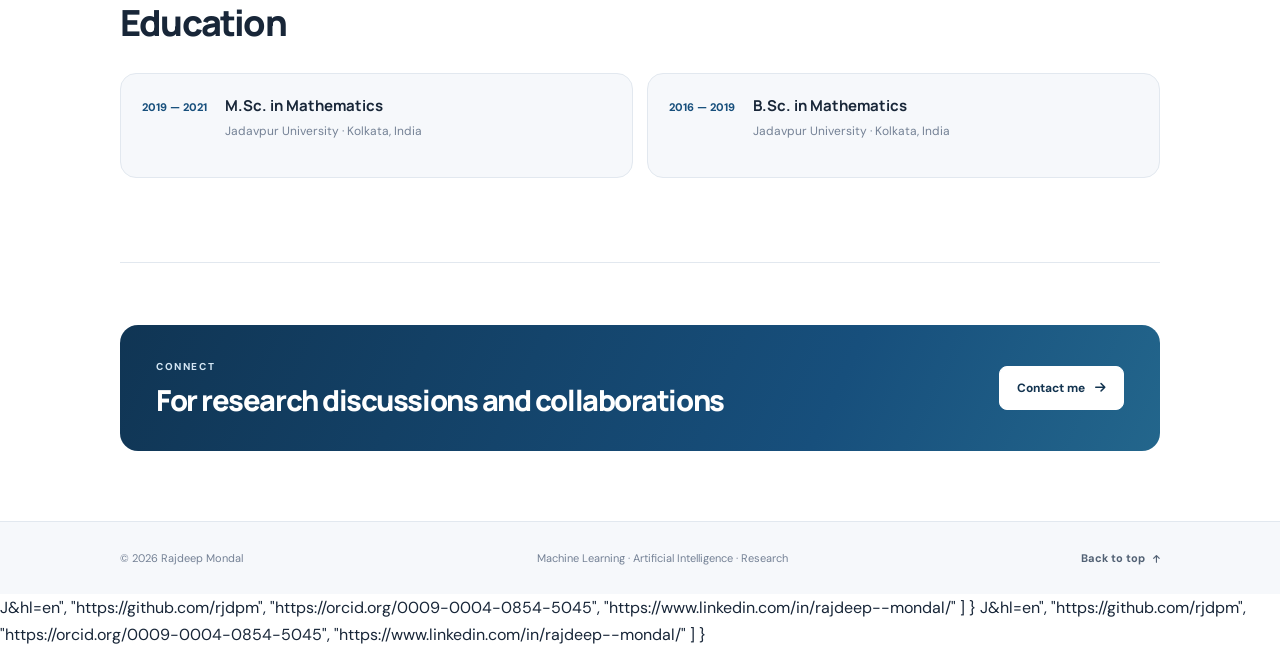
==== commit 9bab2eb6: "Initial Commit" ====
--- a/index.html
+++ b/index.html
@@ -189,17 +189,30 @@
       </div>
       <div class="publication-list">
         <article class="publication-card">
-          <div class="publication-number">01</div>
-          <div class="publication-content">
-            <h3>Reliable Apparent Permeability Prediction Through Benchmarking, Stability, Uncertainty Quantification, and Explainable Machine Learning</h3>
+        <div class="publication-number">01</div>
+        <div class="publication-content">
+            <h3>
+                <a href="https://doi.org/10.1002/psp4.70305" target="_blank" rel="noopener noreferrer" class="publication-link">
+                    Reliable Apparent Permeability Prediction Through Benchmarking, Stability, Uncertainty Quantification, and Explainable Machine Learning
+                </a>
+            </h3>
             <p class="authors"><strong>R. Mondal</strong>, R. K. R. Rajoli, A. Owen, S. Samanta</p>
             <p class="venue">CPT: Pharmacometrics &amp; Systems Pharmacology <span>2026</span></p>
-          </div>
+
+            <!-- <a href="https://doi.org/10.1002/psp4.70305" target="_blank" rel="noopener noreferrer" class="doi-link">
+            <i class="fa-solid fa-arrow-up-right-from-square"></i>
+            View published article (DOI) -->
+            </a>
+        </div>
         </article>
         <article class="publication-card">
           <div class="publication-number">02</div>
           <div class="publication-content">
-            <h3>A Novel Anti-Sample Generation Technique for Effective Machine Unlearning</h3>
+            <h3>
+                <a href="https://doi.org/10.1007/978-3-032-18480-1_65" target="_blank" rel="noopener noreferrer" class="publication-link">
+                    A Novel Anti-Sample Generation Technique for Effective Machine Unlearning
+                </a>
+            </h3>
             <p class="authors"><strong>R. Mondal</strong>, S. Samanta</p>
             <p class="venue">International Conference on Pattern Recognition and Machine Intelligence <span>2025</span></p>
           </div>
@@ -219,7 +232,10 @@
       <div class="section-heading">
         <p class="section-kicker">Academic experience</p>
         <h2 id="teaching-title">Teaching experience</h2>
-        <p class="section-intro wide-intro">Teaching assistant under the guidance of <a href="https://cs.rkmvu.ac.in/~soumitra" target="_blank" rel="noopener noreferrer">Dr. Soumitra Samanta</a>.</p>
+        <p class="section-intro wide-intro">Teaching assistant under the guidance of <a href="https://cs.rkmvu.ac.in/~soumitra" target="_blank" rel="noopener noreferrer">Dr. Soumitra Samanta</a>,
+            <a href="https://cs.rkmvu.ac.in/sdas/" target="_blank" rel="noopener noreferrer">Dr. Sudipta Das</a>, and
+            <a href="https://scholar.google.com/citations?user=rOiTTvMAAAAJ&hl=en" target="_blank" rel="noopener noreferrer">Dr. Joydeep Mukherjee</a>.
+        </p>
       </div>
       <div class="teaching-list">
         <article class="teaching-row"><div><span class="course-code">DA345</span><h3>Deep Learning and its Application in Natural Language Processing (NLP)</h3></div><span class="course-years">2025, 2026</span></article>
@@ -288,3 +304,20 @@
   </script>
 </body>
 </html>
+J&hl=en",
+            "https://github.com/rjdpm",
+            "https://orcid.org/0009-0004-0854-5045",
+            "https://www.linkedin.com/in/rajdeep--mondal/"
+        ]
+    }
+    </script>
+</body>
+</html>J&hl=en",
+            "https://github.com/rjdpm",
+            "https://orcid.org/0009-0004-0854-5045",
+            "https://www.linkedin.com/in/rajdeep--mondal/"
+        ]
+    }
+    </script>
+</body>
+</html>
--- a/styles.css
+++ b/styles.css
@@ -269,3 +269,28 @@
 @media (prefers-reduced-motion: reduce) {
   *, *::before, *::after { scroll-behavior: auto !important; transition-duration: .01ms !important; animation-duration: .01ms !important; animation-iteration-count: 1 !important; }
 }
+
+.publication-link {
+  color: inherit;
+  text-decoration: none;
+  transition: color 0.2s ease;
+}
+
+.publication-link:hover {
+  color: var(--accent);
+}
+
+.doi-link {
+  display: inline-flex;
+  align-items: center;
+  gap: 7px;
+  margin-top: 10px;
+  color: var(--accent);
+  font-size: 0.88rem;
+  font-weight: 500;
+  text-decoration: none;
+}
+
+.doi-link:hover {
+  text-decoration: underline;
+}
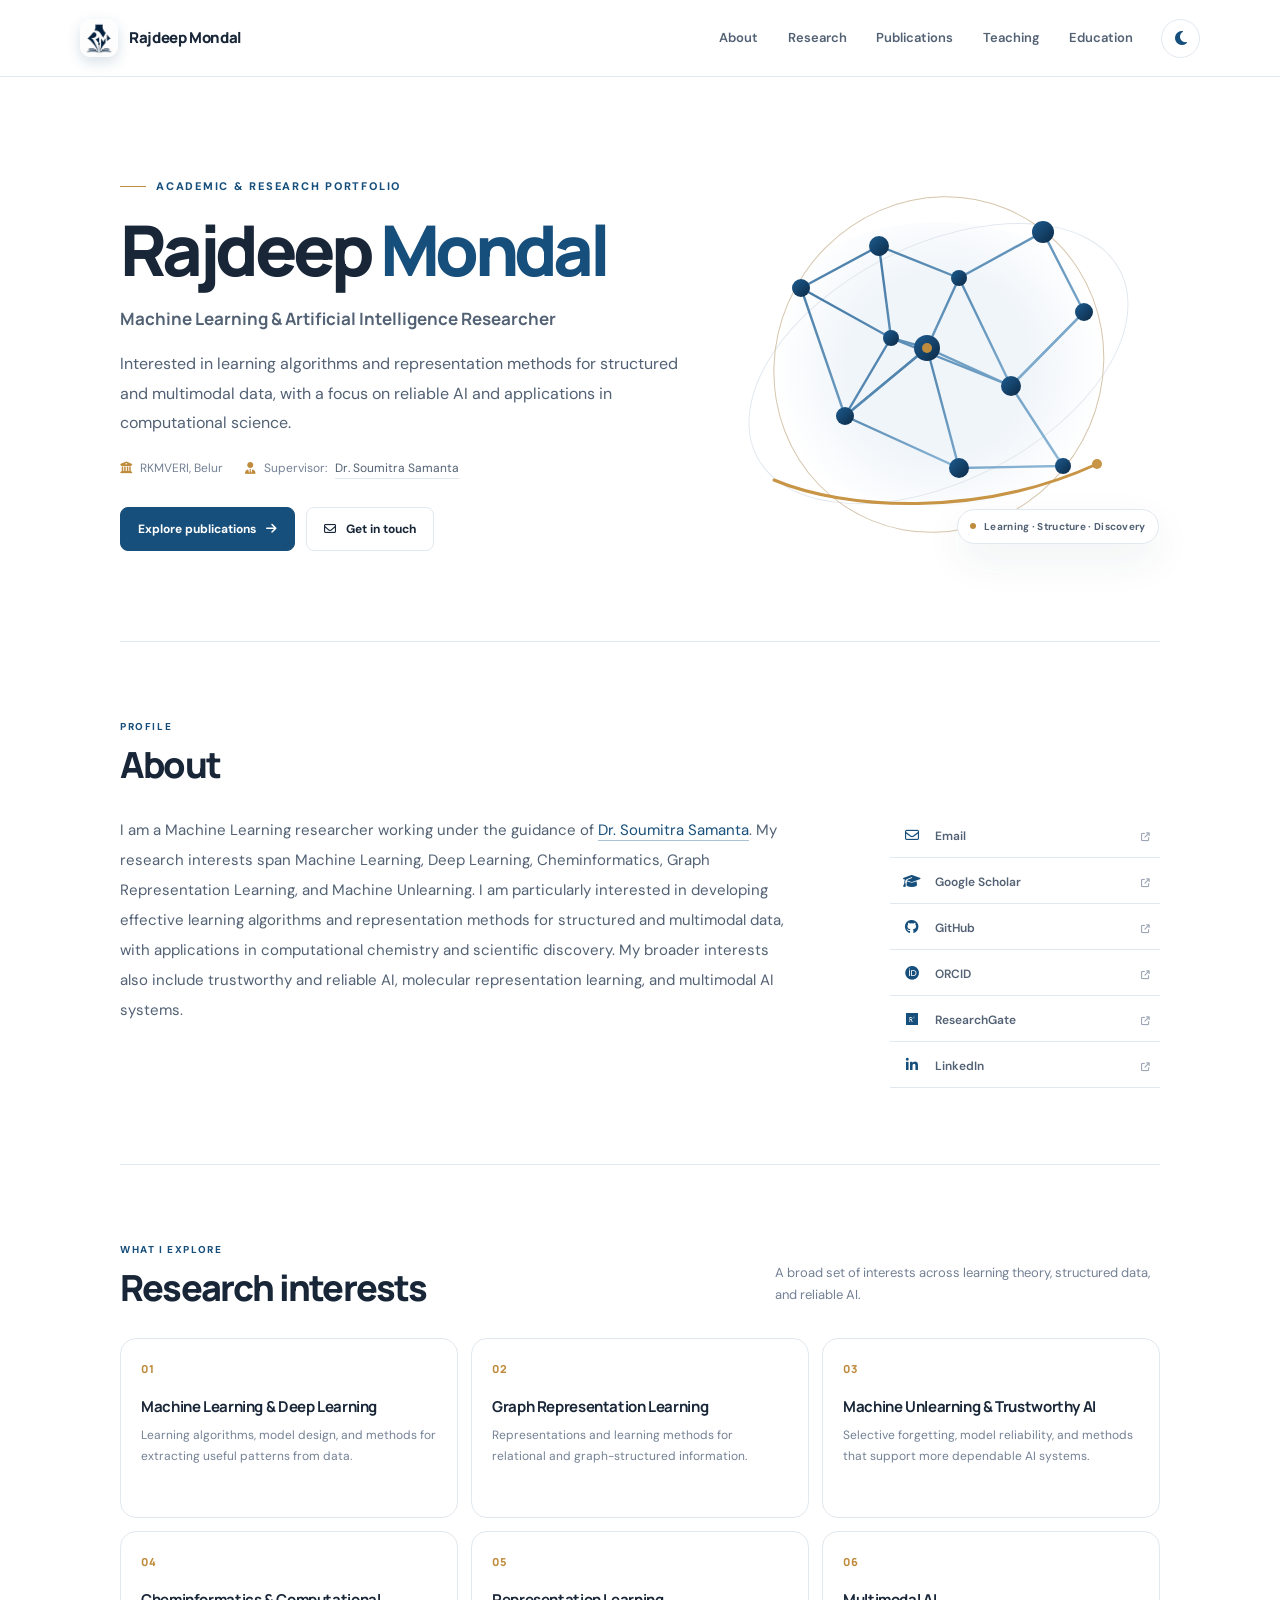
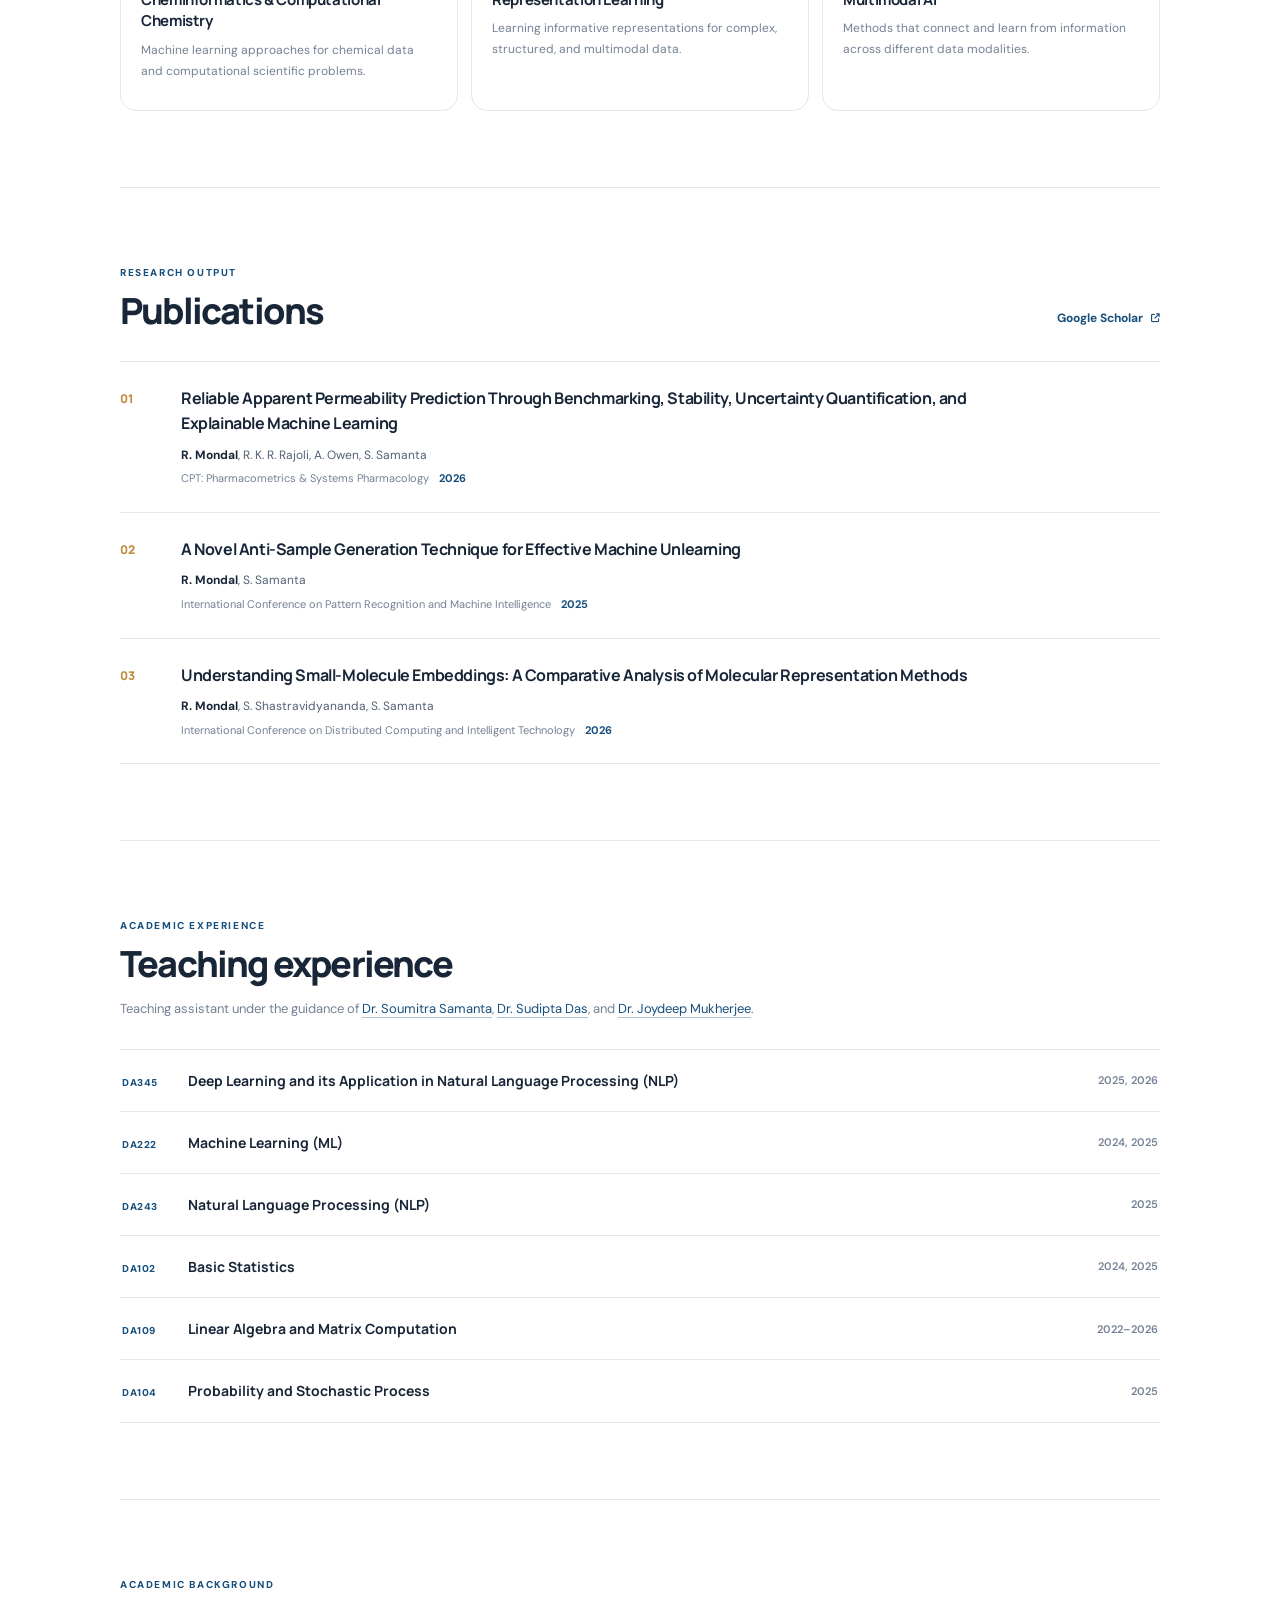
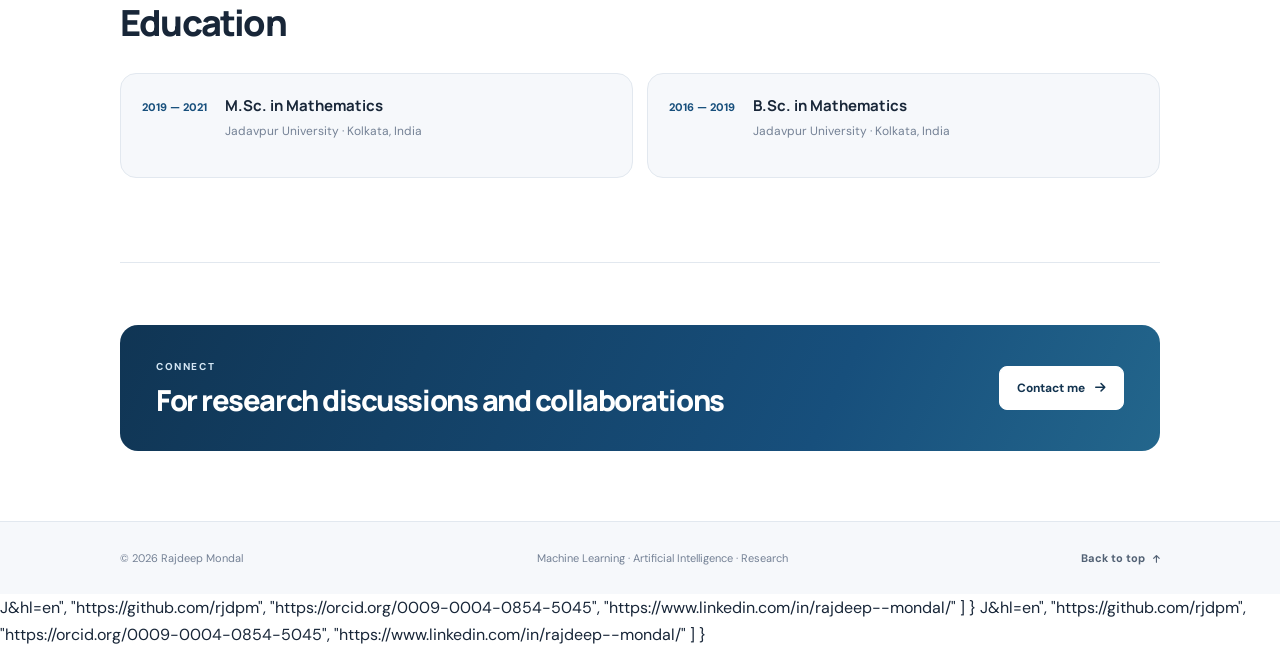
==== commit 7848203f: "Initial Commit" ====
--- a/index.html
+++ b/index.html
@@ -26,8 +26,8 @@
 
   <header class="site-header">
     <div class="nav-shell">
-      <a class="brand" href="#top" aria-label="Rajdeep Mondal, home">
-        <span class="brand-mark" aria-hidden="true">RM</span>
+      <a class="brand" href="#top" aria-label="Rajdeep Mondal, home" id="brandLogo">
+        <img src="logo.png" alt="" class="brand-mark" aria-hidden="true">
         <span class="brand-name">Rajdeep Mondal</span>
       </a>
 
@@ -64,7 +64,7 @@
         </p>
         <div class="hero-meta">
           <span><i class="fa-solid fa-building-columns" aria-hidden="true"></i> RKMVERI, Belur</span>
-          <span><i class="fa-solid fa-user-tie" aria-hidden="true"></i> Working with <a href="https://cs.rkmvu.ac.in/~soumitra" target="_blank" rel="noopener noreferrer">Dr. Soumitra Samanta</a></span>
+          <span><i class="fa-solid fa-user-tie" aria-hidden="true"></i> Supervisor: <a href="https://cs.rkmvu.ac.in/~soumitra" target="_blank" rel="noopener noreferrer">Dr. Soumitra Samanta</a></span>
         </div>
         <div class="hero-actions">
           <a class="button button-primary" href="#publications">Explore publications <i class="fa-solid fa-arrow-right" aria-hidden="true"></i></a>
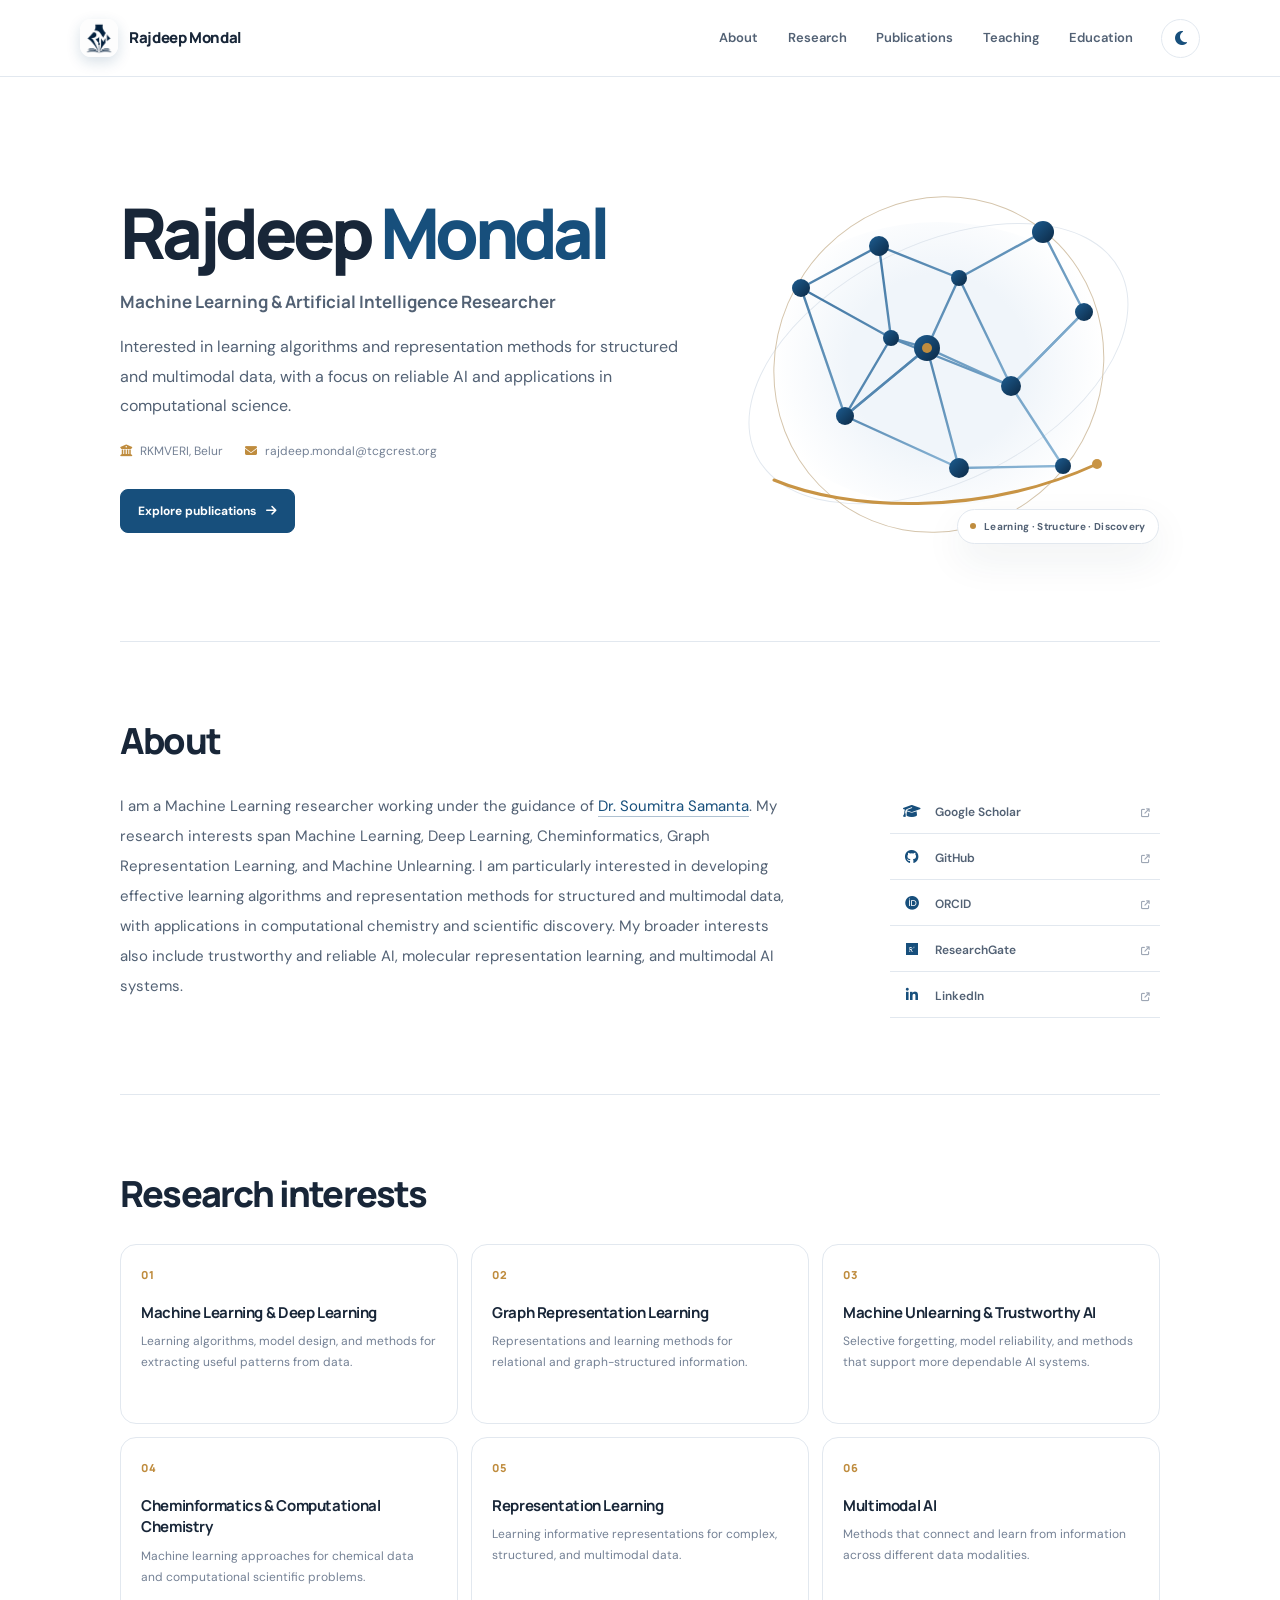
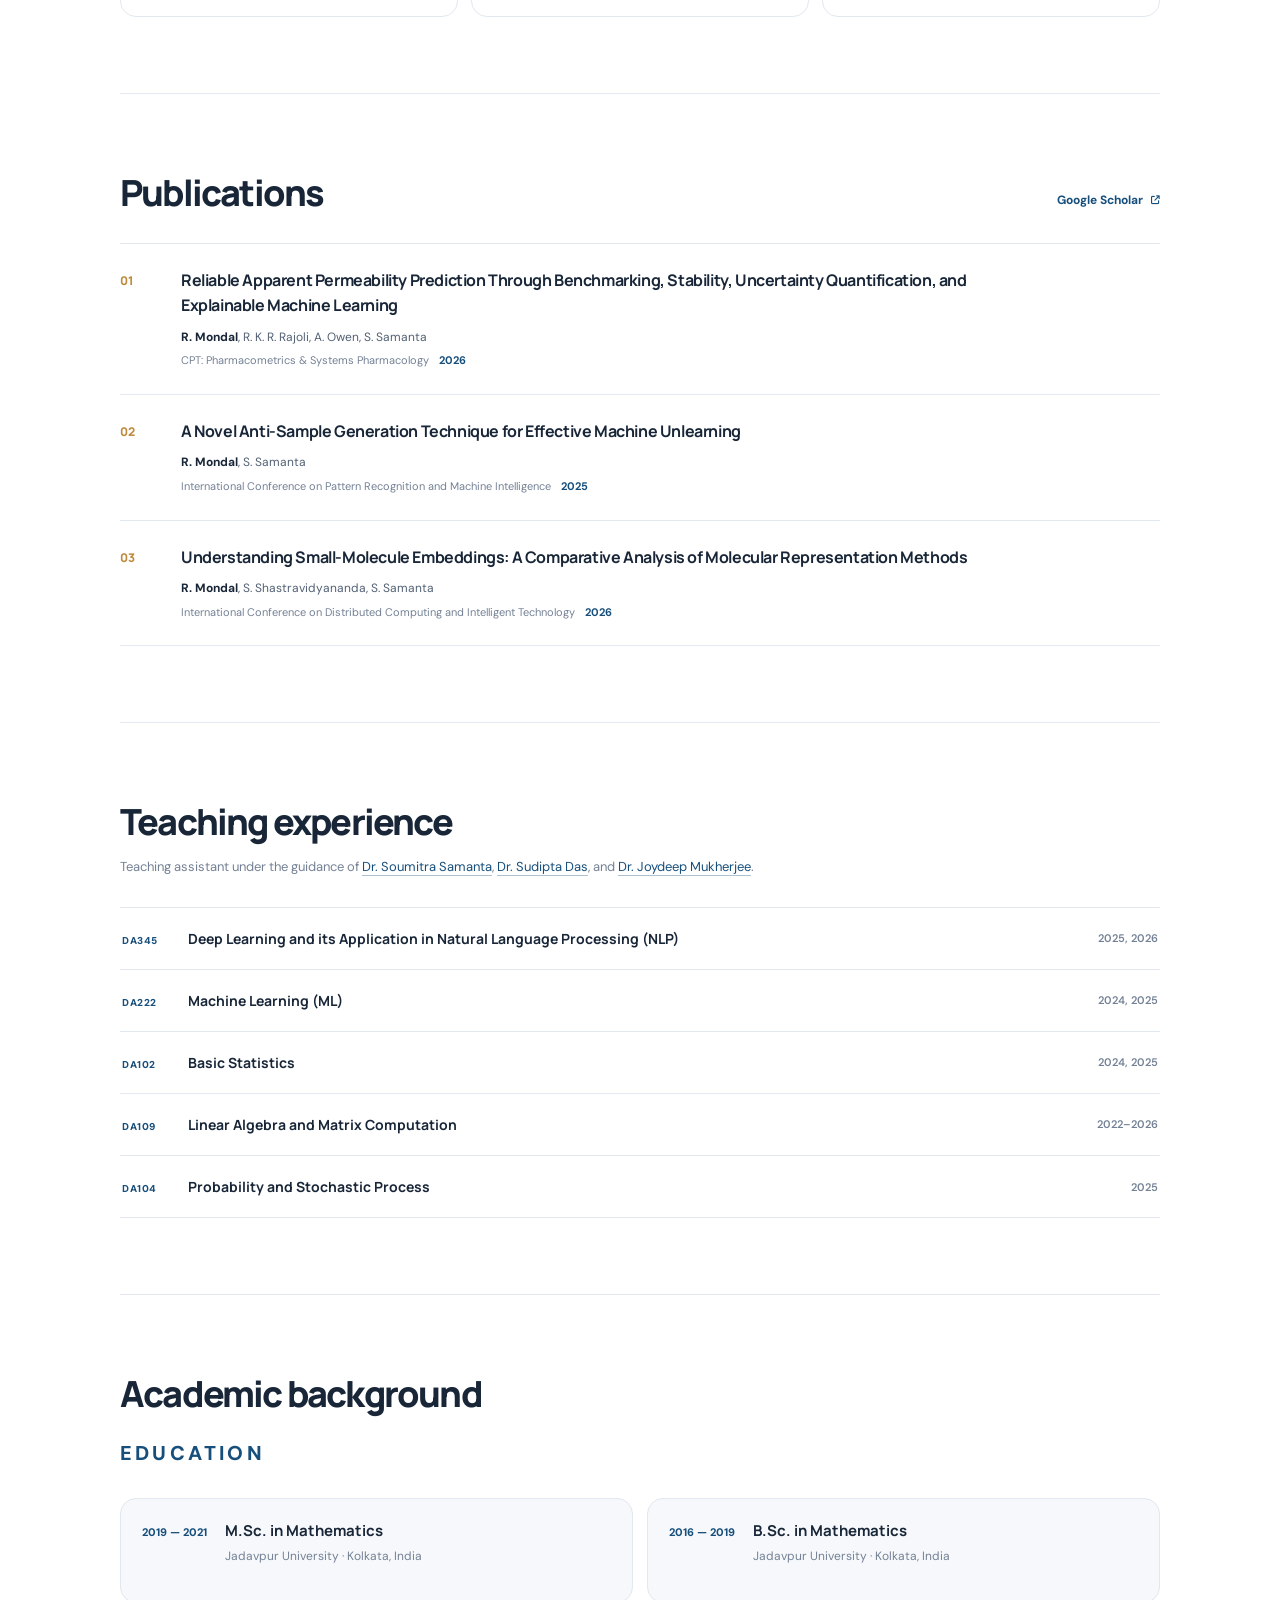
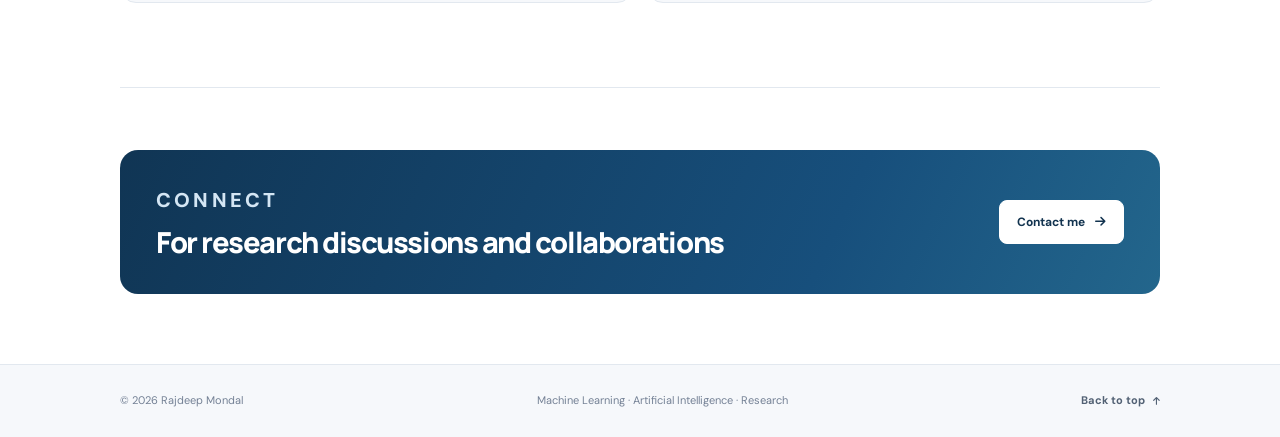
==== commit 9ae7054c: "Initial Commit" ====
--- a/index.html
+++ b/index.html
@@ -55,7 +55,7 @@
   <main id="main" class="page-shell">
     <section class="hero" id="top" aria-labelledby="hero-title">
       <div class="hero-copy">
-        <p class="eyebrow"><span class="eyebrow-line"></span> Academic &amp; Research Portfolio</p>
+        <!-- <p class="eyebrow"><span class="eyebrow-line"></span> Academic &amp; Research Portfolio</p> -->
         <h1 id="hero-title">Rajdeep <span>Mondal</span></h1>
         <p class="hero-role">Machine Learning &amp; Artificial Intelligence Researcher</p>
         <p class="hero-summary">
@@ -64,11 +64,11 @@
         </p>
         <div class="hero-meta">
           <span><i class="fa-solid fa-building-columns" aria-hidden="true"></i> RKMVERI, Belur</span>
-          <span><i class="fa-solid fa-user-tie" aria-hidden="true"></i> Supervisor: <a href="https://cs.rkmvu.ac.in/~soumitra" target="_blank" rel="noopener noreferrer">Dr. Soumitra Samanta</a></span>
+          <span><i class="fa-solid fa-envelope" aria-hidden="true"></i> rajdeep.mondal@tcgcrest.org</span>
+          <!-- <span><i class="fa-solid fa-envelope" aria-hidden="true"></i> rdmondalofficial@gmail.com</span> -->
         </div>
         <div class="hero-actions">
           <a class="button button-primary" href="#publications">Explore publications <i class="fa-solid fa-arrow-right" aria-hidden="true"></i></a>
-          <a class="button button-secondary" href="mailto:rajdeep.mondal@tcgcrest.org"><i class="fa-regular fa-envelope" aria-hidden="true"></i> Get in touch</a>
         </div>
       </div>
 
@@ -111,7 +111,7 @@
 
     <section class="section about-section" id="about" aria-labelledby="about-title">
       <div class="section-heading">
-        <p class="section-kicker">Profile</p>
+        <!-- <p class="section-kicker">Profile</p> -->
         <h2 id="about-title">About</h2>
       </div>
       <div class="about-layout">
@@ -127,7 +127,6 @@
           </p>
         </div>
         <aside class="profile-links" aria-label="Professional profiles">
-          <a href="mailto:rajdeep.mondal@tcgcrest.org"><span class="profile-link-icon"><i class="fa-regular fa-envelope" aria-hidden="true"></i></span><span>Email</span><i class="fa-solid fa-arrow-up-right-from-square link-arrow" aria-hidden="true"></i></a>
           <a href="https://scholar.google.com/citations?user=WmkWOQYAAAAJ&amp;hl=en" target="_blank" rel="noopener noreferrer"><span class="profile-link-icon"><i class="fa-solid fa-graduation-cap" aria-hidden="true"></i></span><span>Google Scholar</span><i class="fa-solid fa-arrow-up-right-from-square link-arrow" aria-hidden="true"></i></a>
           <a href="https://github.com/rjdpm" target="_blank" rel="noopener noreferrer"><span class="profile-link-icon"><i class="fa-brands fa-github" aria-hidden="true"></i></span><span>GitHub</span><i class="fa-solid fa-arrow-up-right-from-square link-arrow" aria-hidden="true"></i></a>
           <a href="https://orcid.org/0009-0004-0854-5045" target="_blank" rel="noopener noreferrer"><span class="profile-link-icon"><i class="fa-brands fa-orcid" aria-hidden="true"></i></span><span>ORCID</span><i class="fa-solid fa-arrow-up-right-from-square link-arrow" aria-hidden="true"></i></a>
@@ -140,10 +139,10 @@
     <section class="section" id="research" aria-labelledby="research-title">
       <div class="section-heading section-heading-row">
         <div>
-          <p class="section-kicker">What I explore</p>
+          <!-- <p class="section-kicker">What I explore</p> -->
           <h2 id="research-title">Research interests</h2>
         </div>
-        <p class="section-intro">A broad set of interests across learning theory, structured data, and reliable AI.</p>
+        <!-- <p class="section-intro">A broad set of interests across learning theory, structured data, and reliable AI.</p> -->
       </div>
       <div class="research-grid">
         <article class="research-card">
@@ -182,7 +181,7 @@
     <section class="section" id="publications" aria-labelledby="publications-title">
       <div class="section-heading section-heading-row">
         <div>
-          <p class="section-kicker">Research output</p>
+          <!-- <p class="section-kicker">Research output</p> -->
           <h2 id="publications-title">Publications</h2>
         </div>
         <a class="text-link" href="https://scholar.google.com/citations?user=WmkWOQYAAAAJ&amp;hl=en" target="_blank" rel="noopener noreferrer">Google Scholar <i class="fa-solid fa-arrow-up-right-from-square" aria-hidden="true"></i></a>
@@ -192,7 +191,7 @@
         <div class="publication-number">01</div>
         <div class="publication-content">
             <h3>
-                <a href="https://doi.org/10.1002/psp4.70305" target="_blank" rel="noopener noreferrer" class="publication-link">
+                <a href="Publications/paper1-caco2.html" class="publication-title-link">
                     Reliable Apparent Permeability Prediction Through Benchmarking, Stability, Uncertainty Quantification, and Explainable Machine Learning
                 </a>
             </h3>
@@ -209,7 +208,7 @@
           <div class="publication-number">02</div>
           <div class="publication-content">
             <h3>
-                <a href="https://doi.org/10.1007/978-3-032-18480-1_65" target="_blank" rel="noopener noreferrer" class="publication-link">
+                <a href="Publications/paper2-unlearning.html" class="publication-title-link">
                     A Novel Anti-Sample Generation Technique for Effective Machine Unlearning
                 </a>
             </h3>
@@ -220,7 +219,11 @@
         <article class="publication-card">
           <div class="publication-number">03</div>
           <div class="publication-content">
-            <h3>Understanding Small-Molecule Embeddings: A Comparative Analysis of Molecular Representation Methods</h3>
+            <h3>
+                <a href="Publications/paper3-mol-rep.html" class="publication-title-link">
+                  Understanding Small-Molecule Embeddings: A Comparative Analysis of Molecular Representation Methods
+                </a>
+            </h3>
             <p class="authors"><strong>R. Mondal</strong>, S. Shastravidyananda, S. Samanta</p>
             <p class="venue">International Conference on Distributed Computing and Intelligent Technology <span>2026</span></p>
           </div>
@@ -230,7 +233,7 @@
 
     <section class="section" id="teaching" aria-labelledby="teaching-title">
       <div class="section-heading">
-        <p class="section-kicker">Academic experience</p>
+        <!-- <p class="section-kicker">Academic experience</p> -->
         <h2 id="teaching-title">Teaching experience</h2>
         <p class="section-intro wide-intro">Teaching assistant under the guidance of <a href="https://cs.rkmvu.ac.in/~soumitra" target="_blank" rel="noopener noreferrer">Dr. Soumitra Samanta</a>,
             <a href="https://cs.rkmvu.ac.in/sdas/" target="_blank" rel="noopener noreferrer">Dr. Sudipta Das</a>, and
@@ -240,7 +243,6 @@
       <div class="teaching-list">
         <article class="teaching-row"><div><span class="course-code">DA345</span><h3>Deep Learning and its Application in Natural Language Processing (NLP)</h3></div><span class="course-years">2025, 2026</span></article>
         <article class="teaching-row"><div><span class="course-code">DA222</span><h3>Machine Learning (ML)</h3></div><span class="course-years">2024, 2025</span></article>
-        <article class="teaching-row"><div><span class="course-code">DA243</span><h3>Natural Language Processing (NLP)</h3></div><span class="course-years">2025</span></article>
         <article class="teaching-row"><div><span class="course-code">DA102</span><h3>Basic Statistics</h3></div><span class="course-years">2024, 2025</span></article>
         <article class="teaching-row"><div><span class="course-code">DA109</span><h3>Linear Algebra and Matrix Computation</h3></div><span class="course-years">2022–2026</span></article>
         <article class="teaching-row"><div><span class="course-code">DA104</span><h3>Probability and Stochastic Process</h3></div><span class="course-years">2025</span></article>
@@ -249,8 +251,8 @@
 
     <section class="section education-section" id="education" aria-labelledby="education-title">
       <div class="section-heading">
-        <p class="section-kicker">Academic background</p>
-        <h2 id="education-title">Education</h2>
+        <h2 id="education-title">Academic background</h2>
+        <p class="section-kicker" style="margin-top: 20px;">Education</p>
       </div>
       <div class="education-list">
         <article class="education-item">
@@ -303,21 +305,4 @@
   }
   </script>
 </body>
-</html>
-J&hl=en",
-            "https://github.com/rjdpm",
-            "https://orcid.org/0009-0004-0854-5045",
-            "https://www.linkedin.com/in/rajdeep--mondal/"
-        ]
-    }
-    </script>
-</body>
-</html>J&hl=en",
-            "https://github.com/rjdpm",
-            "https://orcid.org/0009-0004-0854-5045",
-            "https://www.linkedin.com/in/rajdeep--mondal/"
-        ]
-    }
-    </script>
-</body>
 </html>
--- a/styles.css
+++ b/styles.css
@@ -145,8 +145,9 @@
 .caption-dot { width: 6px; height: 6px; border-radius: 50%; background: var(--gold); }
 
 .section { padding: 76px 0; border-bottom: 1px solid var(--line); }
-.section-heading { margin-bottom: 28px; }
-.section-kicker { margin-bottom: 7px; font-size: 10px; }
+/* .section-heading {display: flex; flex-direction: column; gap: 12px; margin-bottom: 28px;} */
+.section-heading { margin-bottom: 28px; gap: 12px;}
+.section-kicker { margin-bottom: 7px; font-size: 20px; }
 .section-heading h2, .contact-band h2 {
   margin: 0; font-family: "Manrope", sans-serif; font-size: clamp(27px, 3.4vw, 36px);
   font-weight: 800; letter-spacing: -.05em; line-height: 1.25;
@@ -270,27 +271,16 @@
   *, *::before, *::after { scroll-behavior: auto !important; transition-duration: .01ms !important; animation-duration: .01ms !important; animation-iteration-count: 1 !important; }
 }
 
-.publication-link {
-  color: inherit;
-  text-decoration: none;
-  transition: color 0.2s ease;
-}
-
-.publication-link:hover {
-  color: var(--accent);
-}
-
-.doi-link {
-  display: inline-flex;
-  align-items: center;
-  gap: 7px;
-  margin-top: 10px;
-  color: var(--accent);
-  font-size: 0.88rem;
-  font-weight: 500;
-  text-decoration: none;
-}
-
-.doi-link:hover {
-  text-decoration: underline;
-}+.publication-link {color: inherit; text-decoration: none; transition: color 0.2s ease; }
+.publication-link:hover {color: var(--accent);}
+
+.doi-link {display: inline-flex; align-items: center; gap: 7px; margin-top: 10px; color: var(--accent); font-size: 0.88rem; font-weight: 500; text-decoration: none; }
+.doi-link:hover {text-decoration: underline;}
+
+.publication-title-link {color: var(--text); text-decoration: none; transition: color 0.25s ease; }
+.publication-title-link:hover {color: var(--accent);}
+.publication-page {max-width: 900px; margin: 70px auto; padding: 30px; }
+.publication-page h1 {font-family: "Manrope", sans-serif; font-size: clamp(20px, 2vw, 30px); line-height: 1.3; margin-bottom: 15px; }
+.publication-page h2 {margin-top: 35px;}
+.publication-meta {color: var(--muted); margin-bottom: 35px; }
+.back-link {display: inline-block; margin-bottom: 30px; color: var(--accent); text-decoration: none; }
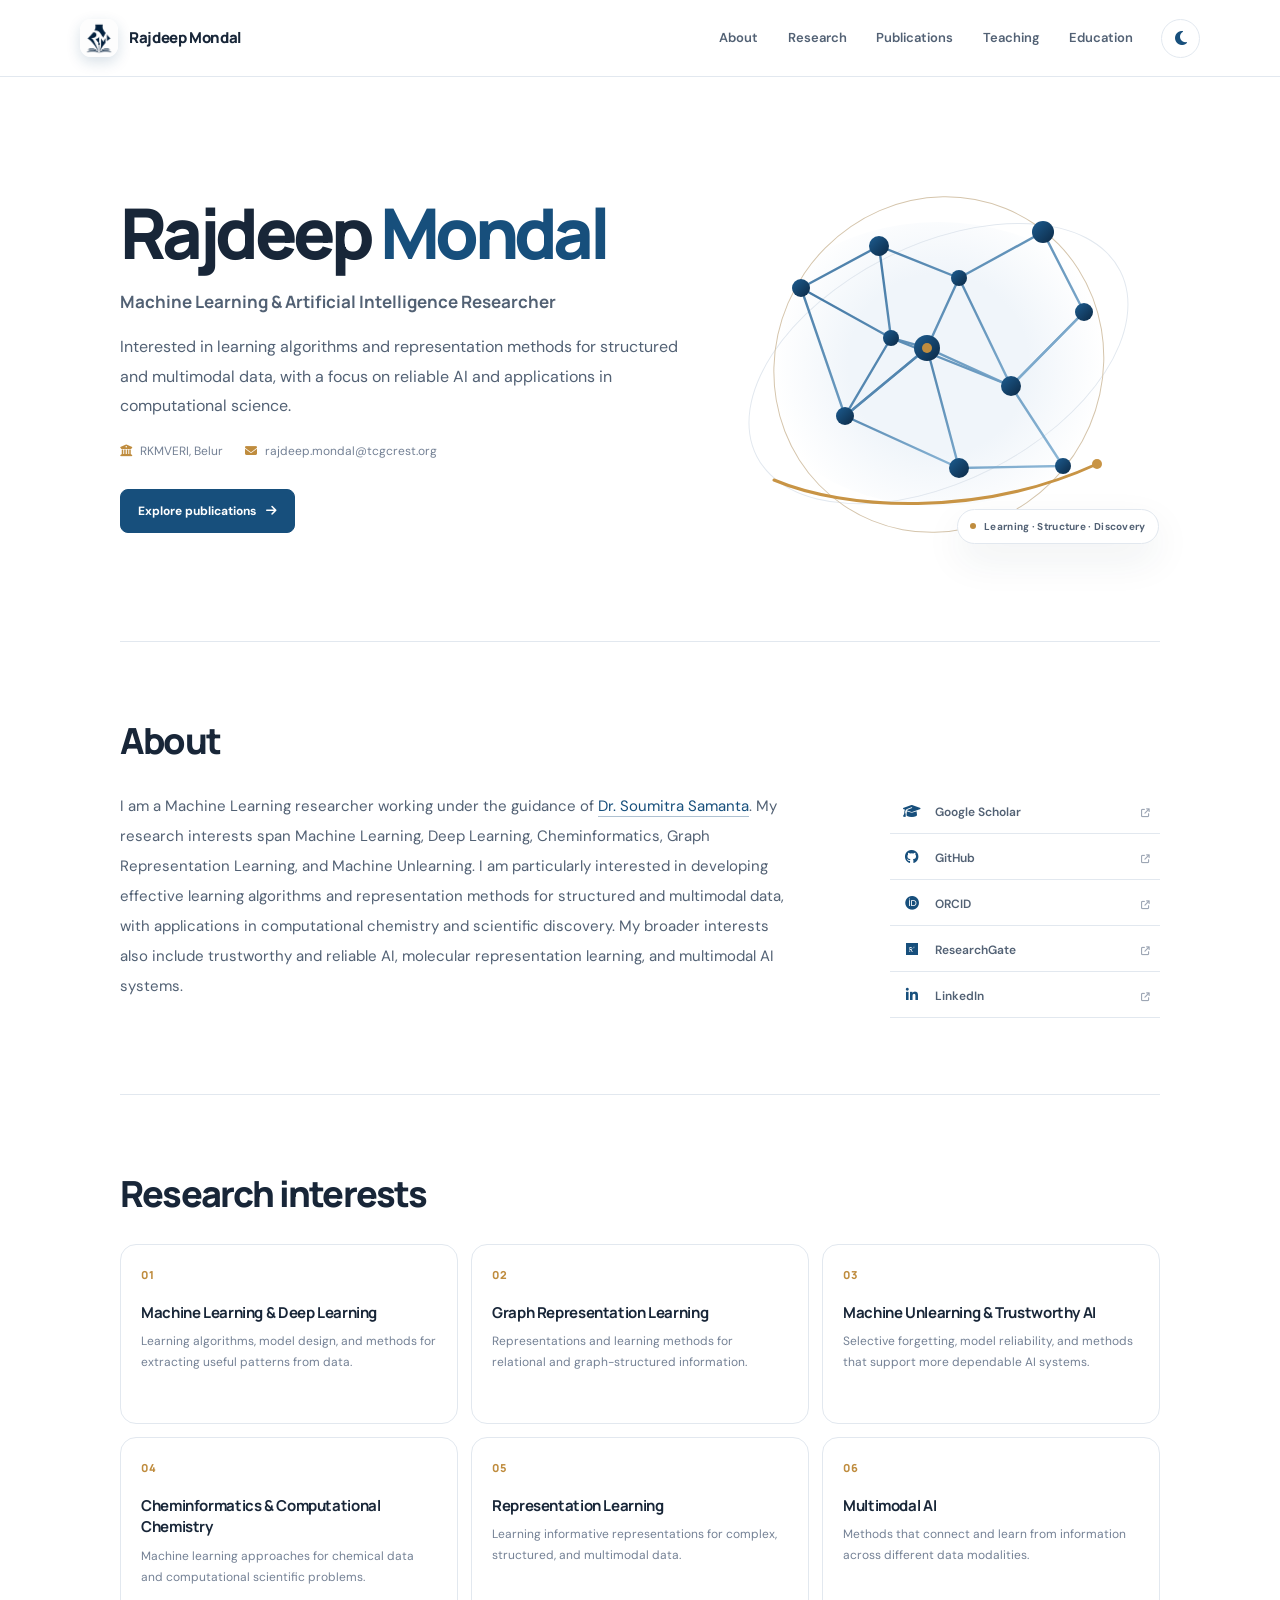
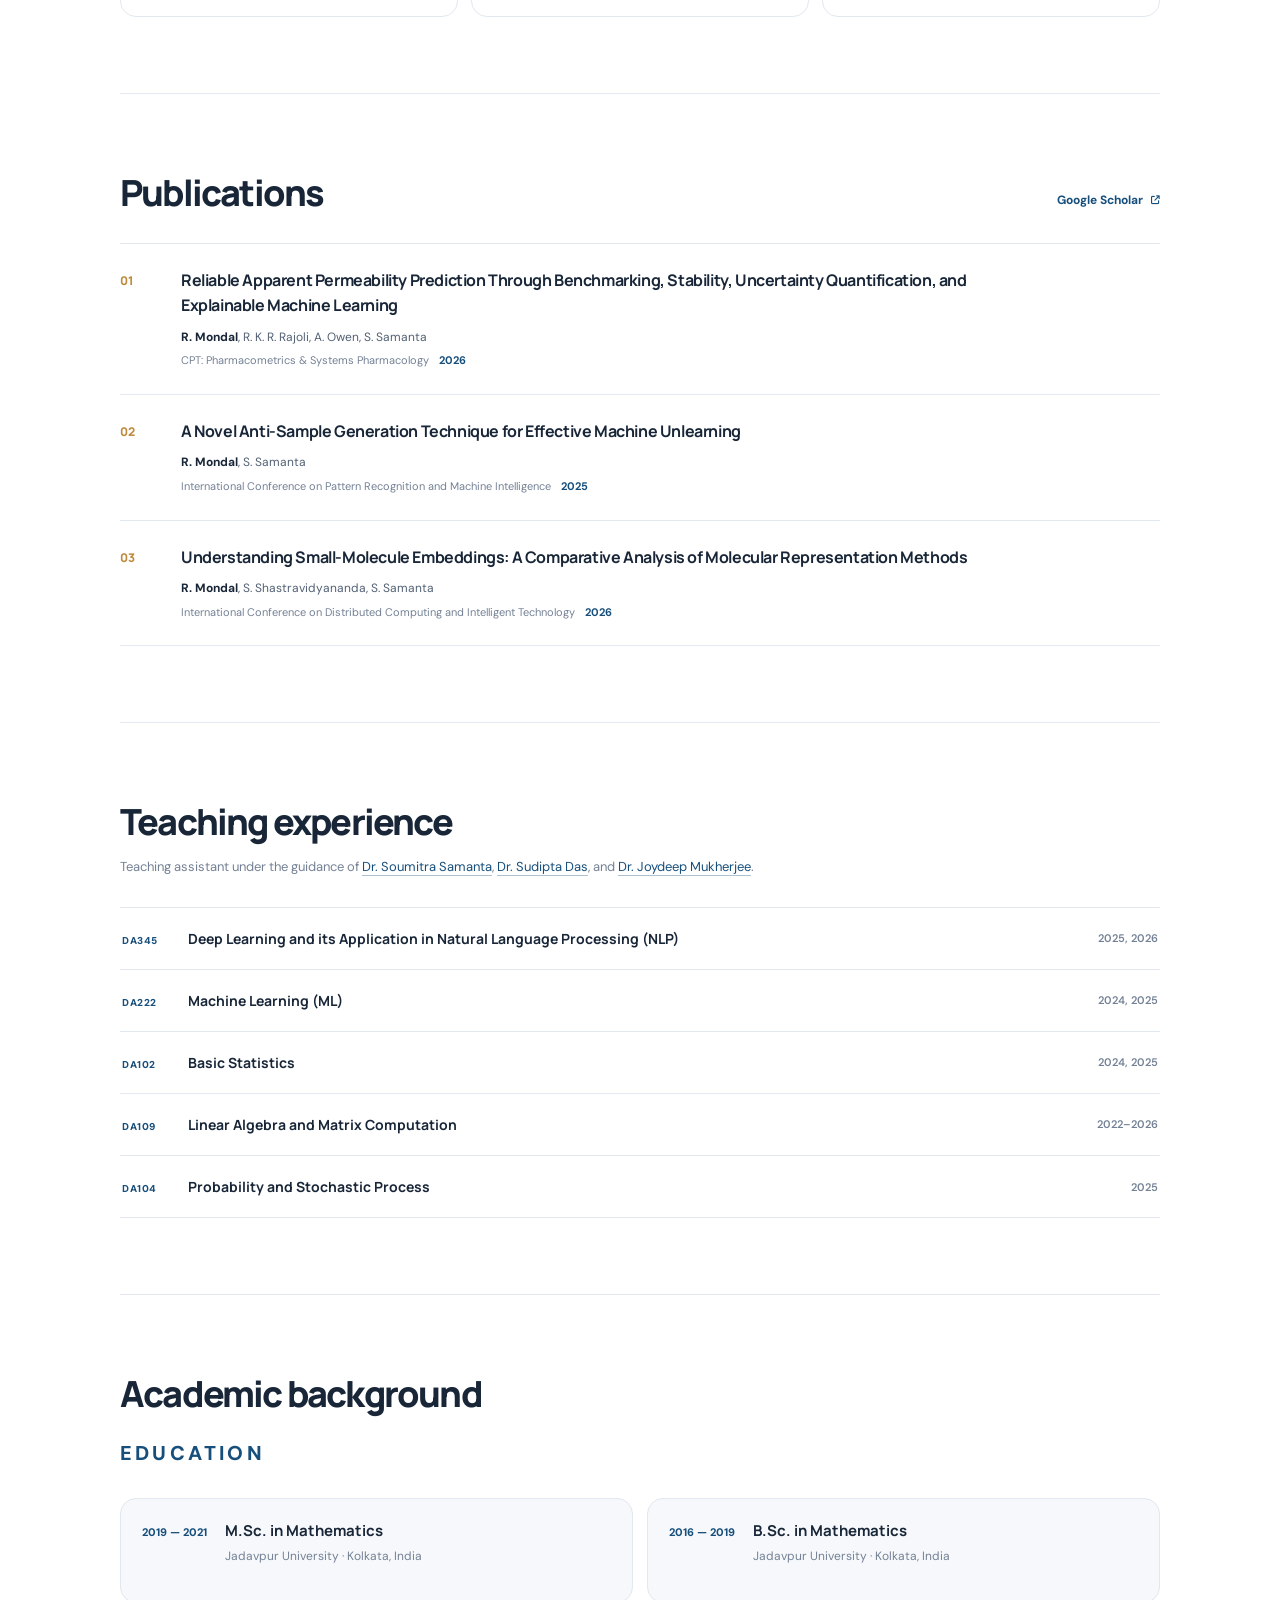
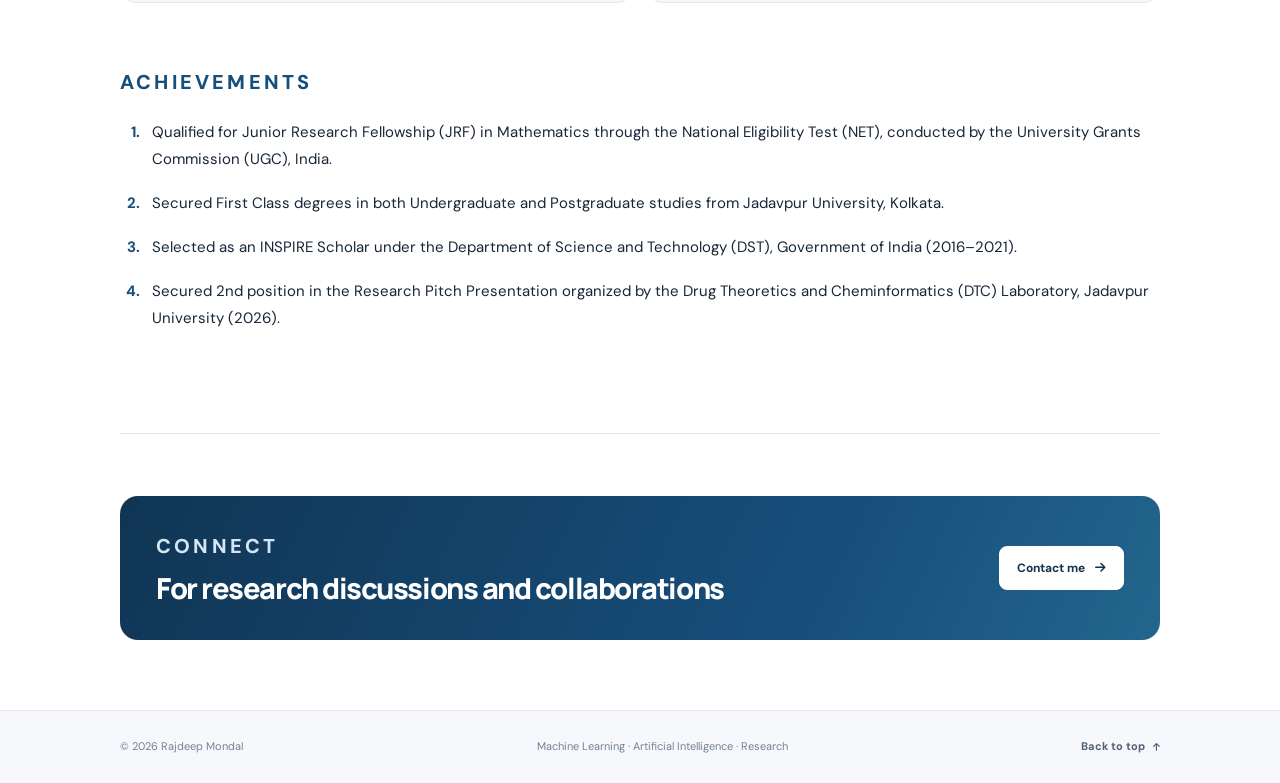
==== commit bfce69e0: "Initial Commit" ====
--- a/index.html
+++ b/index.html
@@ -195,12 +195,12 @@
                     Reliable Apparent Permeability Prediction Through Benchmarking, Stability, Uncertainty Quantification, and Explainable Machine Learning
                 </a>
             </h3>
-            <p class="authors"><strong>R. Mondal</strong>, R. K. R. Rajoli, A. Owen, S. Samanta</p>
-            <p class="venue">CPT: Pharmacometrics &amp; Systems Pharmacology <span>2026</span></p>
-
-            <!-- <a href="https://doi.org/10.1002/psp4.70305" target="_blank" rel="noopener noreferrer" class="doi-link">
-            <i class="fa-solid fa-arrow-up-right-from-square"></i>
-            View published article (DOI) -->
+              <p class="authors">
+                <strong>R. Mondal</strong>, R. K. R. Rajoli, A. Owen, S. Samanta
+              </p>
+              <p class="venue">
+                CPT: Pharmacometrics &amp; Systems Pharmacology <span>2026</span>
+              </p>
             </a>
         </div>
         </article>
@@ -263,6 +263,32 @@
           <span class="education-period">2016 — 2019</span>
           <div><h3>B.Sc. in Mathematics</h3><p>Jadavpur University · Kolkata, India</p></div>
         </article>
+      </div>
+
+      <!-- Achievements -->
+      <div class="achievements-section">
+          <p class="section-kicker" style="margin-bottom: 20px;">Achievements</p>
+          <ol class="achievements-list">
+              <li>
+                  Qualified for Junior Research Fellowship (JRF) in Mathematics
+                  through the National Eligibility Test (NET), conducted by the
+                  University Grants Commission (UGC), India.
+              </li>
+              <li>
+                  Secured First Class degrees in both Undergraduate and
+                  Postgraduate studies from Jadavpur University, Kolkata.
+              </li>
+              <li>
+                  Selected as an INSPIRE Scholar under the Department of
+                  Science and Technology (DST), Government of India
+                  (2016–2021).
+              </li>
+              <li>
+                  Secured 2nd position in the Research Pitch Presentation
+                  organized by the Drug Theoretics and Cheminformatics (DTC)
+                  Laboratory, Jadavpur University (2026).
+              </li>
+          </ol>
       </div>
     </section>
 
--- a/styles.css
+++ b/styles.css
@@ -279,8 +279,47 @@
 
 .publication-title-link {color: var(--text); text-decoration: none; transition: color 0.25s ease; }
 .publication-title-link:hover {color: var(--accent);}
-.publication-page {max-width: 900px; margin: 70px auto; padding: 30px; }
-.publication-page h1 {font-family: "Manrope", sans-serif; font-size: clamp(20px, 2vw, 30px); line-height: 1.3; margin-bottom: 15px; }
-.publication-page h2 {margin-top: 35px;}
-.publication-meta {color: var(--muted); margin-bottom: 35px; }
-.back-link {display: inline-block; margin-bottom: 30px; color: var(--accent); text-decoration: none; }+
+/* Publication page layout */
+.publication-page {width: min(100% - 48px, 900px); margin: 60px auto 80px; padding: 40px 48px; box-sizing: border-box; background: var(--surface); border: 1px solid var(--border); border-radius: 16px; }
+
+/* Back to publications */
+.publication-page .back-link {display: inline-block; margin-bottom: 32px; color: var(--accent); text-decoration: none; font-size: 14px; font-weight: 600; }
+.publication-page .back-link:hover {text-decoration: underline;}
+
+/* Paper title */
+.publication-page h1 {font-family: "Manrope", sans-serif; font-size: clamp(26px, 3vw, 36px); font-weight: 800; line-height: 1.35; letter-spacing: -0.035em; margin: 0 0 18px; overflow-wrap: break-word; }
+
+/* Publication information */
+.publication-page .publication-meta {color: var(--muted); font-size: 15px; line-height: 1.7; margin-bottom: 40px; }
+
+/* Section headings */
+.publication-page h2 {font-family: "Manrope", sans-serif; font-size: 23px; font-weight: 750; margin: 36px 0 16px; }
+
+/* Abstract and other paragraphs */
+.publication-page p {font-size: 16px; line-height: 1.85; text-align: justify; overflow-wrap: break-word; margin-bottom: 18px; }
+
+/* Publication links */
+.publication-page a {overflow-wrap: anywhere;}
+
+/* Mobile layout */
+@media (max-width: 600px) {
+    .publication-page {width: calc(100% - 28px); margin: 25px auto 45px; padding: 25px 20px; border-radius: 12px; }
+    .publication-page h1 {font-size: 25px;}
+    .publication-page h2 {font-size: 21px;}
+    .publication-page p {font-size: 15px; line-height: 1.8; text-align: left; }
+    }
+
+
+/* Achievements subsection */
+.achievements-section {margin-top: 42px; padding-top: 20px; border-top: 1px solid var(--border); }
+.achievements-title {font-family: "Manrope", sans-serif; font-size: 22px; font-weight: 800; margin: 0 0 22px; letter-spacing: -0.025em; }
+.achievements-list {margin: 0; padding-left: 24px;}
+.achievements-list li {padding-left: 8px; margin-bottom: 17px; font-size: 15px; line-height: 1.8; color: var(--text); }
+.achievements-list li::marker {color: var(--accent); font-weight: 700;}
+
+@media (max-width: 600px) {
+    .achievements-section {margin-top: 32px; padding-top: 24px;}
+    .achievements-title {font-size: 20px; }
+    .achievements-list li {font-size: 14px; line-height: 1.75;}
+}
